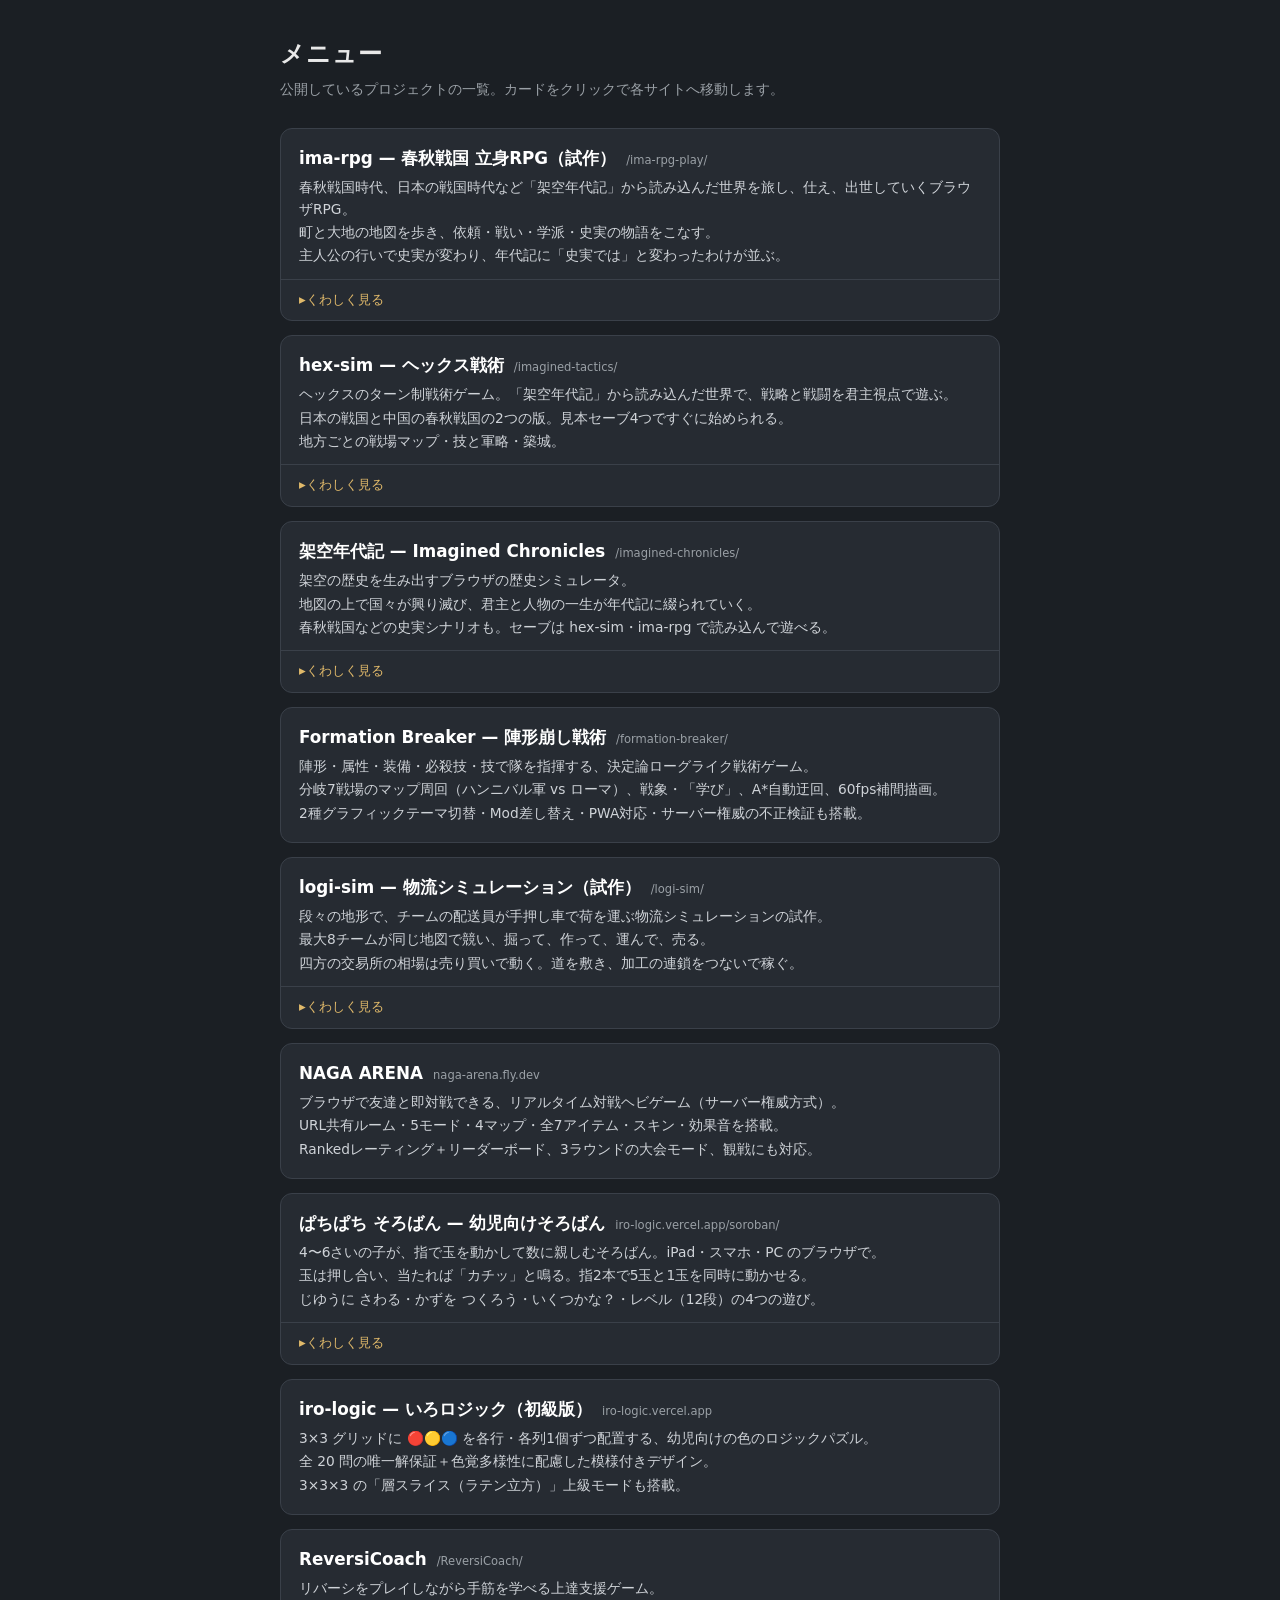
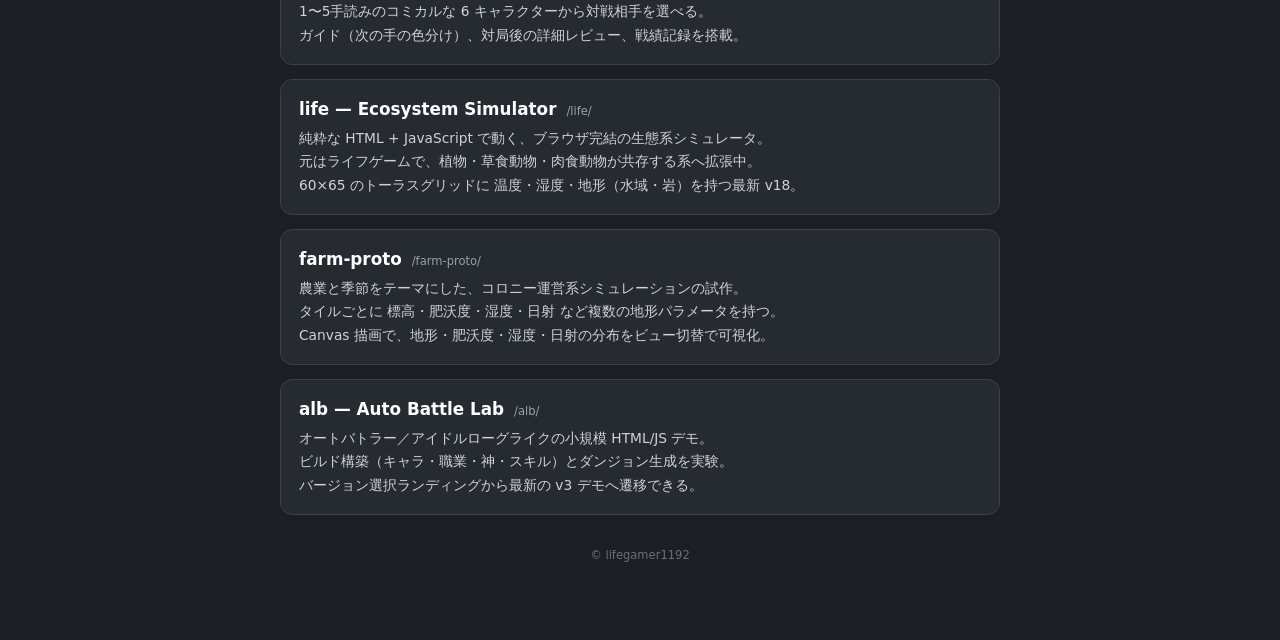
==== menu.html @ f560f873 "menu: ぱちぱち そろばんの紹介をレベル（12段）に合わせて" ====
<!doctype html>
<html lang="ja">
  <head>
    <meta charset="UTF-8" />
    <meta name="viewport" content="width=device-width, initial-scale=1.0" />
    <meta name="robots" content="noindex, nofollow" />
    <title>メニュー</title>
    <style>
      :root {
        color-scheme: dark;
        font-family: system-ui, -apple-system, 'Segoe UI', 'Hiragino Kaku Gothic ProN',
          'Meiryo', sans-serif;
      }

      * { box-sizing: border-box; }

      body {
        margin: 0;
        padding: 36px 16px 64px;
        background: #1b1f24;
        color: #e8e8e8;
        min-height: 100vh;
        line-height: 1.55;
      }

      .container {
        max-width: 720px;
        margin: 0 auto;
      }

      h1 {
        margin: 0 0 6px;
        font-size: 1.5rem;
        font-weight: 700;
        letter-spacing: 0.04em;
      }

      .intro {
        margin: 0 0 28px;
        font-size: 0.85rem;
        color: #9aa0a6;
      }

      .grid {
        display: grid;
        gap: 14px;
      }

      .card {
        display: block;
        padding: 16px 18px;
        border-radius: 12px;
        background: #262b32;
        border: 1px solid #3a4049;
        color: inherit;
        text-decoration: none;
        transition: background 0.15s ease, border-color 0.15s ease, transform 0.15s ease;
      }

      .card:hover,
      .card:focus-visible {
        background: #2f353d;
        border-color: #4caf50;
        transform: translateY(-1px);
        outline: none;
      }

      .card--external {
        border-style: dashed;
      }

      .card--external:hover,
      .card--external:focus-visible {
        border-color: #5cc8ff;
      }

      .card__head {
        display: flex;
        align-items: baseline;
        gap: 10px;
        flex-wrap: wrap;
        margin-bottom: 6px;
      }

      .card__title {
        font-size: 1.05rem;
        font-weight: 700;
        color: #ffffff;
      }

      .card__tag {
        font-size: 0.72rem;
        color: #9aa0a6;
        font-variant-numeric: tabular-nums;
      }

      .card__lines p {
        margin: 2px 0;
        font-size: 0.86rem;
        color: #cfd3d8;
      }

      .card--more { padding: 0; overflow: hidden; }
      .card--more:hover { transform: none; }
      .card__link {
        display: block;
        padding: 16px 18px 10px;
        color: inherit;
        text-decoration: none;
      }
      .card__link:focus-visible { outline: 2px solid #4caf50; outline-offset: -2px; border-radius: 12px; }

      .more { border-top: 1px solid #3a4049; }
      .more summary {
        cursor: pointer;
        padding: 10px 18px;
        font-size: 0.84rem;
        color: #e0b96a;
        list-style: none;
        user-select: none;
      }
      .more summary::-webkit-details-marker { display: none; }
      .more summary::before { content: '▸ '; display: inline-block; transition: transform 0.15s ease; }
      .more[open] summary::before { content: '▾ '; }
      .more summary:hover { color: #f3cf85; }
      .more summary:focus-visible { outline: 2px solid #e0b96a; outline-offset: -2px; }
      .more[open] summary { border-bottom: 1px dashed #3a4049; }
      .more__body { padding: 6px 18px 16px; }
      .more__body section { margin-top: 14px; }
      .more__body h3 {
        margin: 0 0 4px;
        font-size: 0.98rem;
        font-weight: 700;
        color: #f3cf85;
        letter-spacing: 0.03em;
      }
      .more__body p { margin: 0; font-size: 0.86rem; color: #cfd3d8; }
      .more__body p + p, .levels + p { margin-top: 8px; }
      .levels { margin: 8px 0 0; padding: 8px 12px; background: #20252b; border-radius: 8px; }
      .levels dt { margin-top: 8px; font-size: 0.86rem; font-weight: 700; color: #e8e8e8; }
      .levels dt:first-child { margin-top: 0; }
      .levels dt span { font-weight: 400; font-size: 0.76rem; color: #9aa0a6; }
      .levels dd { margin: 2px 0 0; font-size: 0.84rem; color: #cfd3d8; }

      .footer {
        margin-top: 32px;
        font-size: 0.72rem;
        color: #6a7079;
        text-align: center;
      }
    </style>
  </head>
  <body>
    <div class="container">
      <h1>メニュー</h1>
      <p class="intro">公開しているプロジェクトの一覧。カードをクリックで各サイトへ移動します。</p>

      <div class="grid">
        <div class="card card--more">
          <a class="card__link" href="https://lifegamer1192.github.io/ima-rpg-play/">
            <div class="card__head">
              <span class="card__title">ima-rpg — 春秋戦国 立身RPG（試作）</span>
              <span class="card__tag">/ima-rpg-play/</span>
            </div>
            <div class="card__lines">
              <p>春秋戦国時代、日本の戦国時代など「架空年代記」から読み込んだ世界を旅し、仕え、出世していくブラウザRPG。</p>
              <p>町と大地の地図を歩き、依頼・戦い・学派・史実の物語をこなす。</p>
              <p>主人公の行いで史実が変わり、年代記に「史実では」と変わったわけが並ぶ。</p>
            </div>
          </a>
          <details class="more">
            <summary>くわしく見る</summary>
            <div class="more__body">
              <section>
                <h3>「李牧を、死なせない。」</h3>
                <p>前229年、趙の名将・李牧は、秦の金を受けた郭開の讒言で斬られる——それが史実。だが、郭開の買収を王の前で暴けば？　李牧は生き、趙は滅びず、天下統一の年表そのものがずれていく。</p>
              </section>
              <section>
                <h3>「奇貨居くべし。——その帳簿、誰が握る？」</h3>
                <p>人質の公子に全財産を賭けた商人・呂不韋。王子を買った金の帳簿を、秦の旧臣たちと邯鄲で奪い合う。朝議で買収を暴けば呂不韋は相国になれず、のちの嫪毐の乱さえ起きなくなる。歴史は鎖のようにつながっている。</p>
              </section>
              <section>
                <h3>「風蕭々として易水寒し。刃は、届くか。」</h3>
                <p>荊軻の副使として咸陽へ。秦王に刃を届ければ、暗殺が成る世界もありうる。企てを秦に売るもよし、荊軻を思いとどまらせるもよし。選ぶのはあなた。</p>
              </section>
              <section>
                <h3>「変えた歴史は、年代記が覚えている。」</h3>
                <p>長平のあと、邯鄲の囲みから始皇帝の即位まで、史実の出来事は41。分岐は113通り。変わった出来事の下には灰色の小さな字で「史実では：…」、そして「変わったわけ：主人公が秦に通じて城門を開いた」のように一行が残る。</p>
              </section>
              <section>
                <h3>「名もなき一人から、王の側近へ。」</h3>
                <p>町で依頼を受け、盗賊を討ち、儒家・墨家・兵家の門をたたく。昇進の試しを越えて位を上げ、仕える国を選ぶ。旅の途中には、名馬、盗まれた剣、義兄弟の契り……数えきれない寄り道が待っている。</p>
              </section>
              <section>
                <h3>「世界は、架空年代記から生まれる。」</h3>
                <p>国々の版図や人物は、歴史シミュレータ「架空年代記」のセーブから読み込まれる。ゆくゆくは、この旅の記録を hex-sim に持ち込んで、率いた部隊で戦えるようにする予定。</p>
              </section>
            </div>
          </details>
        </div>

        <div class="card card--more">
          <a class="card__link" href="https://lifegamer1192.github.io/imagined-tactics/">
            <div class="card__head">
              <span class="card__title">hex-sim — ヘックス戦術</span>
              <span class="card__tag">/imagined-tactics/</span>
            </div>
            <div class="card__lines">
              <p>ヘックスのターン制戦術ゲーム。「架空年代記」から読み込んだ世界で、戦略と戦闘を君主視点で遊ぶ。</p>
              <p>日本の戦国と中国の春秋戦国の2つの版。見本セーブ4つですぐに始められる。</p>
              <p>地方ごとの戦場マップ・技と軍略・築城。</p>
            </div>
          </a>
          <details class="more">
            <summary>くわしく見る</summary>
            <div class="more__body">
              <section>
                <h3>「年代記の、あの一年に割って入れ。」</h3>
                <p>架空年代記で育った世界を、好きな年で止めて読み込む。そこにいる勢力も武将も、そっくりそのまま盤上へ。前259年の春秋戦国なら、秦も趙も楚も、まだ誰も天下を知らない。</p>
              </section>
              <section>
                <h3>「槍衾か、火矢か。九十二の技と三十九の軍略。」</h3>
                <p>足軽から騎馬、戦車まで五十の兵種。槍突き・槍衾の技に、毒矢・火矢の軍略。騎馬は近づく相手をいなし、弓は当てやすい。武将の采配の届く外に出た兵は、攻めも守りも鈍る。</p>
              </section>
              <section>
                <h3>「雨は火を消し、霧は弓を迷わせ、雪は足を止める。」</h3>
                <p>天気と昼夜は季節から決まる。城の強さに応じて、守り手の拠点は 陣 → 砦 → 城 → 城壁と門と櫓の城 へ。決められた巡を過ぎれば守り手の勝ち、攻め手は急げ。</p>
              </section>
              <section>
                <h3>「天下は、月を一つずつ進めて取る。」</h3>
                <p>勢力を一つ受け持ち、兵糧で兵を集め、領を攻め取る。宣戦、停戦、加勢の頼み。忠誠の低い武将は隣国へ寝返り、滅んだ国の将は降ってくる。攻められたら「自分で戦う」か「おまかせ」か。</p>
              </section>
              <section>
                <h3>「好敵手、義兄弟、そして仇。」</h3>
                <p>戦場で出会った縁は残る。好敵手と刃を交えれば互いに強くなり、義兄弟を討たれた者は討った将を仇と狙う。武将を諸国巡りに出せば、浪人を連れ帰るか、昇進の品を持ち帰るか、何も得ずに戻るか。</p>
              </section>
            </div>
          </details>
        </div>

        <div class="card card--more">
          <a class="card__link" href="https://lifegamer1192.github.io/imagined-chronicles/">
            <div class="card__head">
              <span class="card__title">架空年代記 — Imagined Chronicles</span>
              <span class="card__tag">/imagined-chronicles/</span>
            </div>
            <div class="card__lines">
              <p>架空の歴史を生み出すブラウザの歴史シミュレータ。</p>
              <p>地図の上で国々が興り滅び、君主と人物の一生が年代記に綴られていく。</p>
              <p>春秋戦国などの史実シナリオも。セーブは hex-sim・ima-rpg で読み込んで遊べる。</p>
            </div>
          </a>
          <details class="more">
            <summary>くわしく見る</summary>
            <div class="more__body">
              <section>
                <h3>「眺めているだけで、歴史が書き上がる。」</h3>
                <p>国が興り、王が死に、戦が起き、疫病が港から港へ渡っていく。そのすべてが年代記の一行になる。手を出さずに見ているだけで、誰も知らない一国の興亡史が出来上がっていく。</p>
              </section>
              <section>
                <h3>「矛盾、ここに始まる。」</h3>
                <p>年代記に綴られる出来事の文は、数千通り。籠城の悲劇も、疫病と戦った医師の名も。かと思えば、「この矛はどんな盾も…」と口上を述べる市の武器売りや、黒すぎて誰にも読めないインクを発明した職人まで現れる。</p>
              </section>
              <section>
                <h3>「史実を、どこまでなぞるか。それはあなたが決める。」</h3>
                <p>史実シナリオは、春秋戦国（前722年〜）、日本の戦国（1560年〜）、ローマとハンニバル、項羽と劉邦など。始める前に「史実度」を 1〜5 から選ぶ。史実度は、<b>どれだけ史実に引き戻すか</b>の強さ。数字が大きいほど史実どおりに進み、小さいほど、史実を出発点にした「もしも」の歴史になる。</p>
                <dl class="levels">
                  <dt>5 史実なぞり<span>（初期値）</span></dt>
                  <dd>歴史を眺めるための段階。君主はほぼ史実の年に世を去り、史実の出来事は多少むりにでも起こる。節目ごとに勢力図も史実へ強く引き戻され、結末はほぼ史実どおり。記録のある時代が終わると一度止まり、その先を架空の歴史として続けるか選べる。</dd>
                  <dt>4 史実寄り</dt>
                  <dd>大筋は史実に似るが、細部は毎回ちがう。勢力の移り変わりを史実の方へ弱く後押しするだけなので、番狂わせも起こる。</dd>
                  <dt>3 史実の出来事</dt>
                  <dd>史実の出来事は、起きる条件がそろっていれば起こる。その国がもう滅んでいたり、舞台の土地を失っていたりすれば起こらず、そこから歴史が自然に分かれていく。</dd>
                  <dt>2 史実の人物</dt>
                  <dd>君主・名臣・名将・思想家など史実の人物が、史実の年ごろに現れる。国が残っていれば君主は史実の系図どおりに継ぐが、寿命はばらつき、史実の出来事は起こらない。</dd>
                  <dt>1 舞台だけ</dt>
                  <dd>始まりの国・国境・都・君主・地名だけが史実どおり。そこから先はまったく自由な歴史。</dd>
                </dl>
                <p>たとえば春秋戦国なら、5 では秦が六国を併せて天下を統一する。3 では、楚が早くに強くなれば、統一の主役が入れ替わることもありうる。1 では、秦が統一することさえ決まっていない。</p>
              </section>
              <section>
                <h3>「ここで書かれた世界を、ほかのゲームが遊ぶ。」</h3>
                <p>セーブした世界は、hex-sim で戦場に、ima-rpg で一人の旅の舞台になる。三つのゲームの土台となる年代記。</p>
              </section>
            </div>
          </details>
        </div>

        <a class="card" href="https://lifegamer1192.github.io/formation-breaker/">
          <div class="card__head">
            <span class="card__title">Formation Breaker — 陣形崩し戦術</span>
            <span class="card__tag">/formation-breaker/</span>
          </div>
          <div class="card__lines">
            <p>陣形・属性・装備・必殺技・技で隊を指揮する、決定論ローグライク戦術ゲーム。</p>
            <p>分岐7戦場のマップ周回（ハンニバル軍 vs ローマ）、戦象・「学び」、A*自動迂回、60fps補間描画。</p>
            <p>2種グラフィックテーマ切替・Mod差し替え・PWA対応・サーバー権威の不正検証も搭載。</p>
          </div>
        </a>

        <div class="card card--more">
          <a class="card__link" href="https://lifegamer1192.github.io/logi-sim/">
            <div class="card__head">
              <span class="card__title">logi-sim — 物流シミュレーション（試作）</span>
              <span class="card__tag">/logi-sim/</span>
            </div>
            <div class="card__lines">
              <p>段々の地形で、チームの配送員が手押し車で荷を運ぶ物流シミュレーションの試作。</p>
              <p>最大8チームが同じ地図で競い、掘って、作って、運んで、売る。</p>
              <p>四方の交易所の相場は売り買いで動く。道を敷き、加工の連鎖をつないで稼ぐ。</p>
            </div>
          </a>
          <details class="more">
            <summary>くわしく見る</summary>
            <div class="more__body">
              <section>
                <h3>「木は2、歯車は100。」</h3>
                <p>森で切った木は、売っても2。だが鉱脈から鉄・銅・スズを掘り、炭焼き窯の炭で製錬し、合金炉で青銅に、鍛冶屋で道具に。精密工房で二つを合わせれば、歯車は100で売れる。綿は綿糸から木綿、帆布へ。三十あまりの品と十を超える加工所が、長い鎖でつながっている。</p>
              </section>
              <section>
                <h3>「売りすぎれば、値は崩れる。」</h3>
                <p>地図の東西南北の端に交易所。換金所で売り、購買所で買う。同じ品を売り続ければ買いたたかれ、買い続ければ値が上がる。相場は時間で戻る。今売るか、待つか。四つの交易所で、値もわずかにちがう。</p>
              </section>
              <section>
                <h3>「石畳は、足を三倍にする。」</h3>
                <p>配送員は一段より高い崖は登れない。段々の地形をどう回るかが勝負。木1で敷く木道は歩く速さ2倍、石1の石畳なら3倍。ただし道はみんなのもの。自分で敷いた道を、敵のチームも走っていく。</p>
              </section>
              <section>
                <h3>「拙速か、長期か。」</h3>
                <p>各チームには自動の作戦がつく。「拙速」は余ったものをすぐに売る。「長期」は相場が戻るのを待って売り、石も安いときにしか買わない。作戦はいつでも止めたり動かしたりでき、手で出した指図がいつも先に立つ。</p>
              </section>
              <section>
                <h3>「最大8チーム、同じ地図の上で。」</h3>
                <p>1〜8のチームが色分けされて同じ地図で競う。地図は種（シード）から毎回つくられ、季節がめぐれば畑の実りも変わる。</p>
              </section>
            </div>
          </details>
        </div>

        <a class="card" href="https://naga-arena.fly.dev/">
          <div class="card__head">
            <span class="card__title">NAGA ARENA</span>
            <span class="card__tag">naga-arena.fly.dev</span>
          </div>
          <div class="card__lines">
            <p>ブラウザで友達と即対戦できる、リアルタイム対戦ヘビゲーム（サーバー権威方式）。</p>
            <p>URL共有ルーム・5モード・4マップ・全7アイテム・スキン・効果音を搭載。</p>
            <p>Rankedレーティング＋リーダーボード、3ラウンドの大会モード、観戦にも対応。</p>
          </div>
        </a>

        <div class="card card--more">
          <a class="card__link" href="https://iro-logic.vercel.app/soroban/">
            <div class="card__head">
              <span class="card__title">ぱちぱち そろばん — 幼児向けそろばん</span>
              <span class="card__tag">iro-logic.vercel.app/soroban/</span>
            </div>
            <div class="card__lines">
              <p>4〜6さいの子が、指で玉を動かして数に親しむそろばん。iPad・スマホ・PC のブラウザで。</p>
              <p>玉は押し合い、当たれば「カチッ」と鳴る。指2本で5玉と1玉を同時に動かせる。</p>
              <p>じゆうに さわる・かずを つくろう・いくつかな？・レベル（12段）の4つの遊び。</p>
            </div>
          </a>
          <details class="more">
            <summary>くわしく見る</summary>
            <div class="more__body">
              <section>
                <h3>「つまんで、押して、はじく。」</h3>
                <p>玉の上に指を置けばつまめて、玉の無い所に置けば指で押せる（本物と同じく、押せても引けない）。上の玉を押し上げれば、上にある玉もいっしょに動く。軽くたたけば、その玉まで一気に。指を離した玉は、近いほうへすっと滑って止まる。</p>
              </section>
              <section>
                <h3>「4 たす 1 は、指2本で。」</h3>
                <p>1玉を4つ下ろしながら、5玉を下ろす。ちがう桁を同時に動かす。指は何本でも、それぞれ別々に玉を動かせる。梁を指で横になぞれば、なぞった桁の5玉が払われる。</p>
              </section>
              <section>
                <h3>「5問できたら、つぎのレベル。」</h3>
                <p>数を置くことから始まり、そのまま入れる足し算、5玉を使う足し算（4＋1）、5玉を払う引き算（5−1）、繰り上がり、繰り下がり、3つの数、たし・ひき まぜて——12段を順に上がっていく。開いた段はいつでも選び直せる。</p>
              </section>
              <section>
                <h3>「できたら、花まる。」</h3>
                <p>迷ったら「ヒント」で動かす玉が光る。まちがえても責めず、できるまで待つ。数は端末の声で読み上げる（切り替え可）。</p>
              </section>
              <section>
                <h3>「名前は、いらない。」</h3>
                <p>入力も送信もなし。ブラウザに残すのは設定と花まるの数だけ。</p>
              </section>
            </div>
          </details>
        </div>

        <a class="card" href="https://iro-logic.vercel.app/">
          <div class="card__head">
            <span class="card__title">iro-logic — いろロジック（初級版）</span>
            <span class="card__tag">iro-logic.vercel.app</span>
          </div>
          <div class="card__lines">
            <p>3×3 グリッドに 🔴🟡🔵 を各行・各列1個ずつ配置する、幼児向けの色のロジックパズル。</p>
            <p>全 20 問の唯一解保証＋色覚多様性に配慮した模様付きデザイン。</p>
            <p>3×3×3 の「層スライス（ラテン立方）」上級モードも搭載。</p>
          </div>
        </a>

        <a class="card" href="https://lifegamer1192.github.io/ReversiCoach/">
          <div class="card__head">
            <span class="card__title">ReversiCoach</span>
            <span class="card__tag">/ReversiCoach/</span>
          </div>
          <div class="card__lines">
            <p>リバーシをプレイしながら手筋を学べる上達支援ゲーム。</p>
            <p>1〜5手読みのコミカルな 6 キャラクターから対戦相手を選べる。</p>
            <p>ガイド（次の手の色分け）、対局後の詳細レビュー、戦績記録を搭載。</p>
          </div>
        </a>

        <a class="card" href="https://lifegamer1192.github.io/life/">
          <div class="card__head">
            <span class="card__title">life — Ecosystem Simulator</span>
            <span class="card__tag">/life/</span>
          </div>
          <div class="card__lines">
            <p>純粋な HTML + JavaScript で動く、ブラウザ完結の生態系シミュレータ。</p>
            <p>元はライフゲームで、植物・草食動物・肉食動物が共存する系へ拡張中。</p>
            <p>60×65 のトーラスグリッドに 温度・湿度・地形（水域・岩）を持つ最新 v18。</p>
          </div>
        </a>

        <a class="card" href="https://lifegamer1192.github.io/farm-proto/">
          <div class="card__head">
            <span class="card__title">farm-proto</span>
            <span class="card__tag">/farm-proto/</span>
          </div>
          <div class="card__lines">
            <p>農業と季節をテーマにした、コロニー運営系シミュレーションの試作。</p>
            <p>タイルごとに 標高・肥沃度・湿度・日射 など複数の地形パラメータを持つ。</p>
            <p>Canvas 描画で、地形・肥沃度・湿度・日射の分布をビュー切替で可視化。</p>
          </div>
        </a>

        <a class="card" href="https://lifegamer1192.github.io/alb/">
          <div class="card__head">
            <span class="card__title">alb — Auto Battle Lab</span>
            <span class="card__tag">/alb/</span>
          </div>
          <div class="card__lines">
            <p>オートバトラー／アイドルローグライクの小規模 HTML/JS デモ。</p>
            <p>ビルド構築（キャラ・職業・神・スキル）とダンジョン生成を実験。</p>
            <p>バージョン選択ランディングから最新の v3 デモへ遷移できる。</p>
          </div>
        </a>
      </div>

      <p class="footer">© lifegamer1192</p>
    </div>
  </body>
</html>
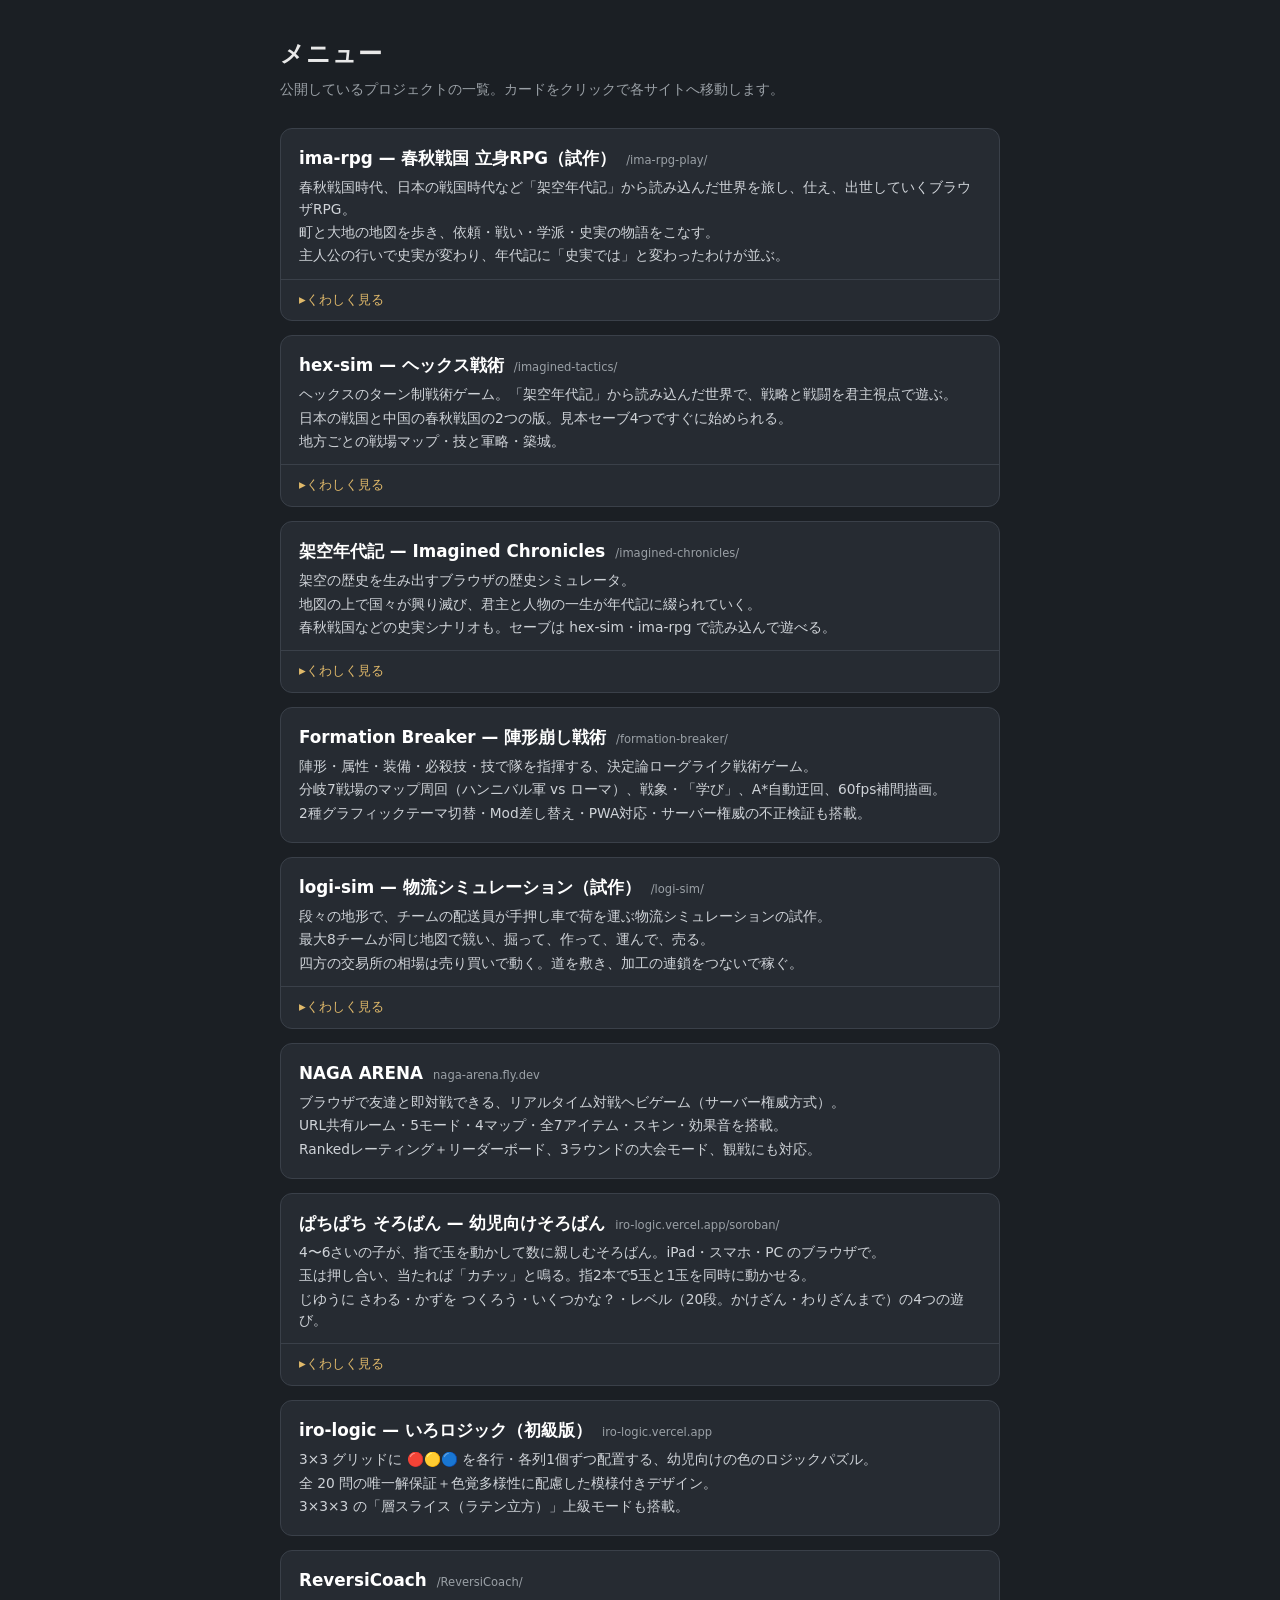
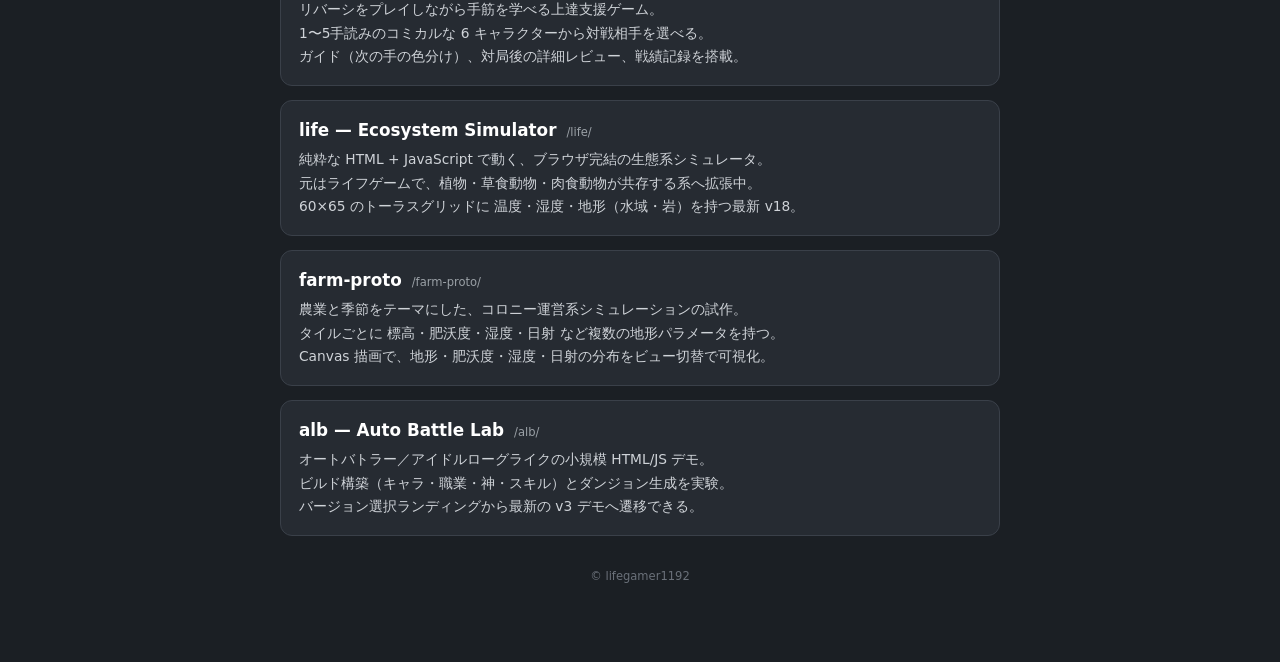
==== commit 8a62a213: "menu: ぱちぱち そろばん レベル20段（かけざん・わりざん）" ====
--- a/menu.html
+++ b/menu.html
@@ -358,7 +358,7 @@
             <div class="card__lines">
               <p>4〜6さいの子が、指で玉を動かして数に親しむそろばん。iPad・スマホ・PC のブラウザで。</p>
               <p>玉は押し合い、当たれば「カチッ」と鳴る。指2本で5玉と1玉を同時に動かせる。</p>
-              <p>じゆうに さわる・かずを つくろう・いくつかな？・レベル（12段）の4つの遊び。</p>
+              <p>じゆうに さわる・かずを つくろう・いくつかな？・レベル（20段。かけざん・わりざんまで）の4つの遊び。</p>
             </div>
           </a>
           <details class="more">
@@ -374,7 +374,11 @@
               </section>
               <section>
                 <h3>「5問できたら、つぎのレベル。」</h3>
-                <p>数を置くことから始まり、そのまま入れる足し算、5玉を使う足し算（4＋1）、5玉を払う引き算（5−1）、繰り上がり、繰り下がり、3つの数、たし・ひき まぜて——12段を順に上がっていく。開いた段はいつでも選び直せる。</p>
+                <p>数を置くことから始まり、そのまま入れる足し算、5玉を使う足し算（4＋1）、5玉を払う引き算（5−1）、繰り上がり、繰り下がり、3つの数、たし・ひき まぜて、3けた——段を順に上がっていく。開いた段はいつでも選び直せる。</p>
+              </section>
+              <section>
+                <h3>「3 × 4 は、3 を 4かい たす。」</h3>
+                <p>かけ算は、まず同じ数を足して意味をつかみ、九九で答えを置き、2けた×1けたは位ごとに（23×3 は 3×3＝9 を置いて 20×3＝60 を足す）。わり算は、引いて数えて「なんかい ひけたかな？」。最後は あまりのある わり算で、そろばんに残った玉が あまりになる。全20段。</p>
               </section>
               <section>
                 <h3>「できたら、花まる。」</h3>
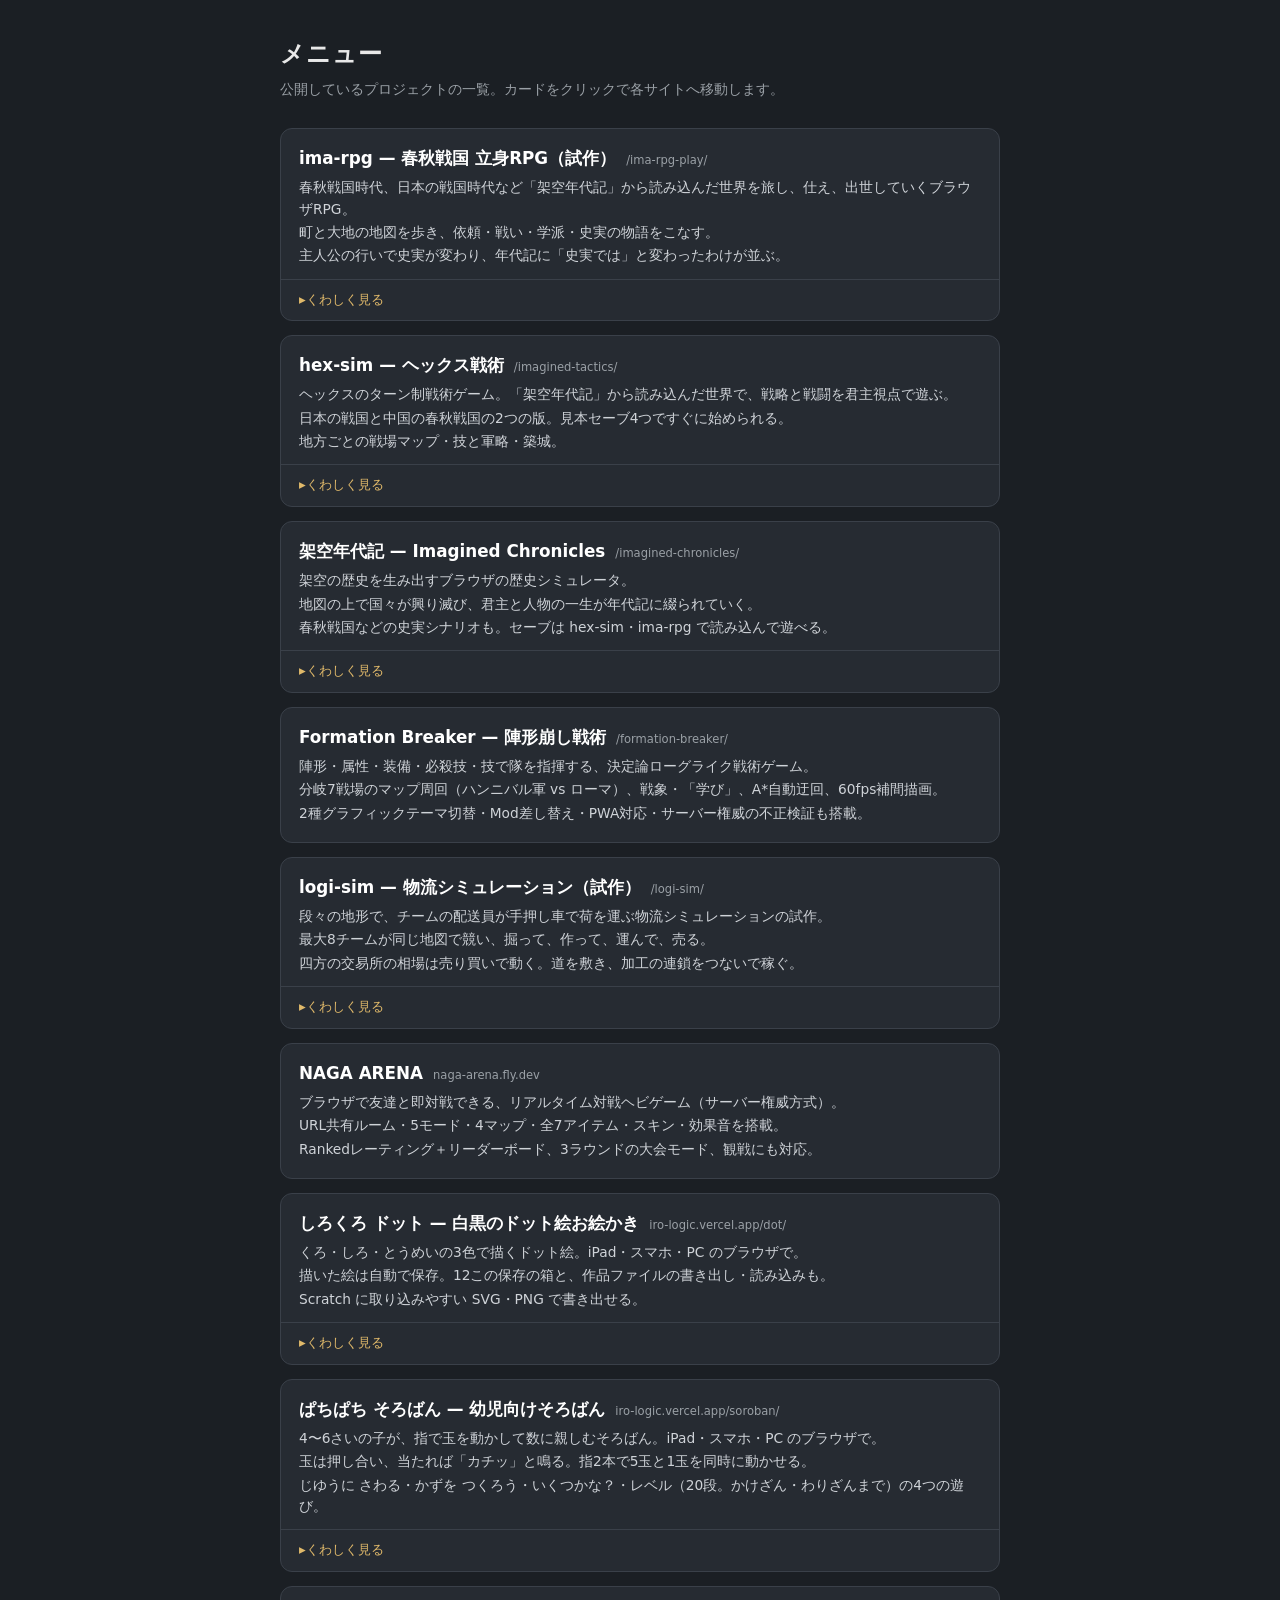
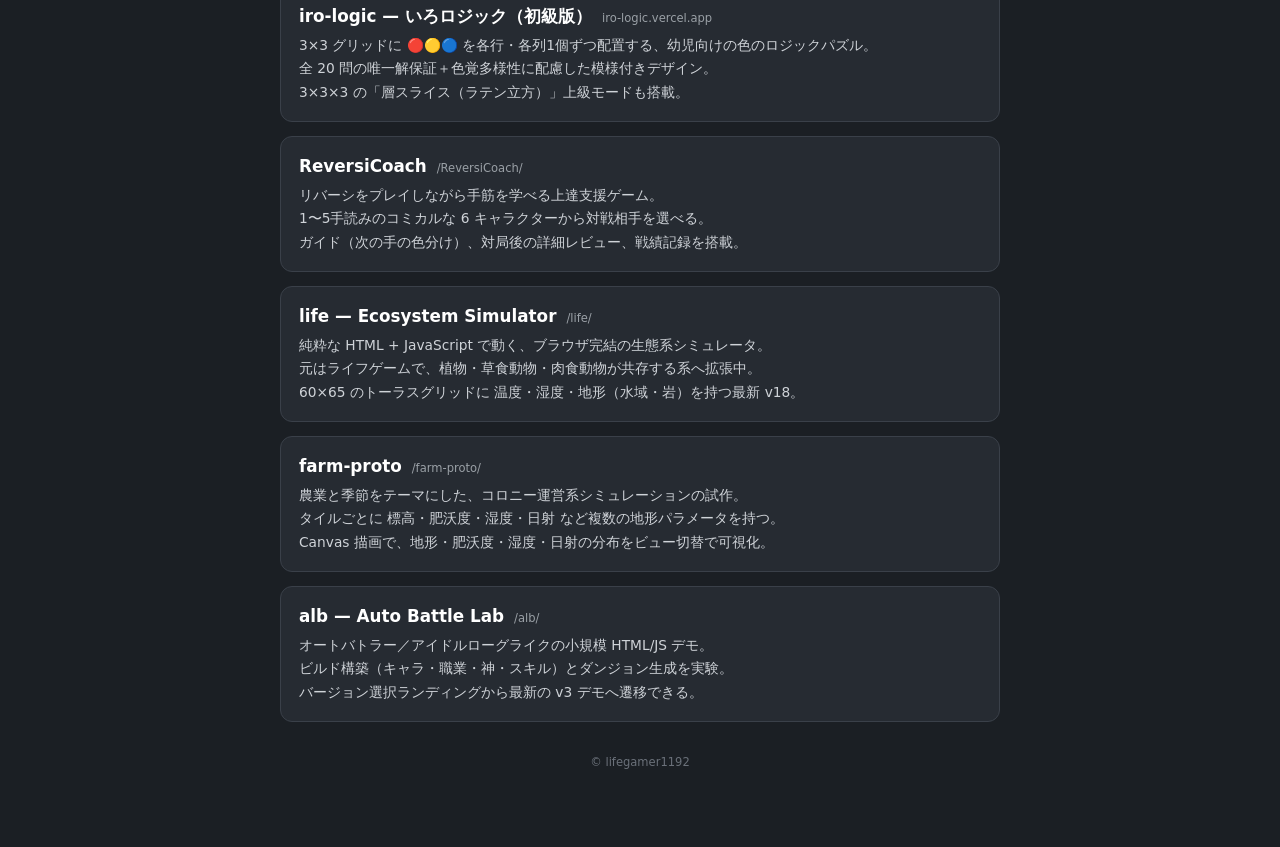
==== commit f61ebd42: "menu: しろくろ ドット のカードを追加" ====
--- a/menu.html
+++ b/menu.html
@@ -350,6 +350,37 @@
         </a>
 
         <div class="card card--more">
+          <a class="card__link" href="https://iro-logic.vercel.app/dot/">
+            <div class="card__head">
+              <span class="card__title">しろくろ ドット — 白黒のドット絵お絵かき</span>
+              <span class="card__tag">iro-logic.vercel.app/dot/</span>
+            </div>
+            <div class="card__lines">
+              <p>くろ・しろ・とうめいの3色で描くドット絵。iPad・スマホ・PC のブラウザで。</p>
+              <p>描いた絵は自動で保存。12この保存の箱と、作品ファイルの書き出し・読み込みも。</p>
+              <p>Scratch に取り込みやすい SVG・PNG で書き出せる。</p>
+            </div>
+          </a>
+          <details class="more">
+            <summary>くわしく見る</summary>
+            <div class="more__body">
+              <section>
+                <h3>「指1本で描いて、指2本でつまむ。」</h3>
+                <p>ペン・線・四角・まる・ぬりつぶし・スポイト。左右・上下の「かがみ」で対称に描ける。指2本でつまめば拡大・移動（描きかけの点は残らない）。もどす・やりなおす、反転・回転・1マスずらし・白黒の入れかえ。</p>
+              </section>
+              <section>
+                <h3>「Scratch で、くっきり。」</h3>
+                <p>おすすめは SVG：1マスを Scratch の何ピクセルにするか選べて、拡大・回転してもふちがぼけない。PNG は Scratch が小さな画像を2倍にぼかして取り込むくせに合わせ、ぼけない大きさで書き出す（48×36・96×72 はステージいっぱいの背景に）。白と とうめいを分けているので、「中は白、まわりは透明」のスプライトが作れる。</p>
+              </section>
+              <section>
+                <h3>「名前は、いらない。」</h3>
+                <p>入力も送信もなし。絵はその端末のブラウザの中だけに残る。</p>
+              </section>
+            </div>
+          </details>
+        </div>
+
+        <div class="card card--more">
           <a class="card__link" href="https://iro-logic.vercel.app/soroban/">
             <div class="card__head">
               <span class="card__title">ぱちぱち そろばん — 幼児向けそろばん</span>
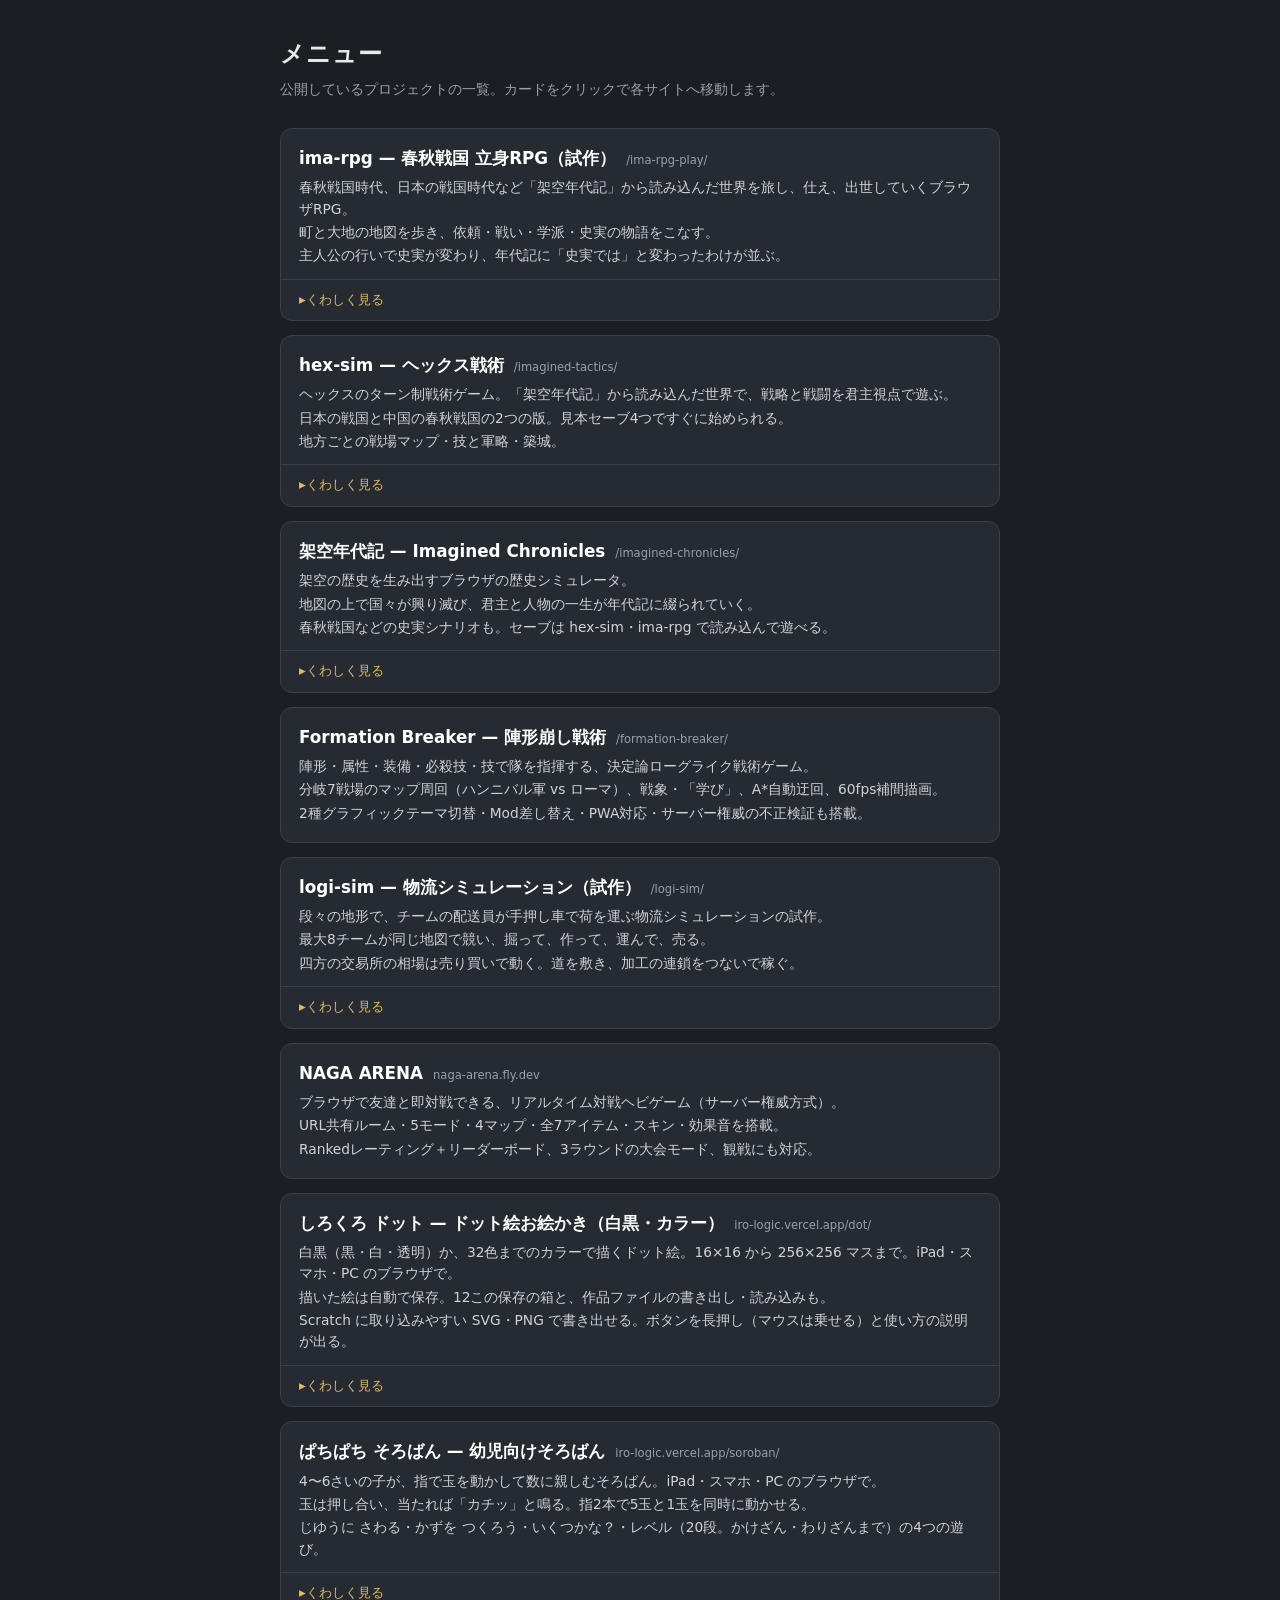
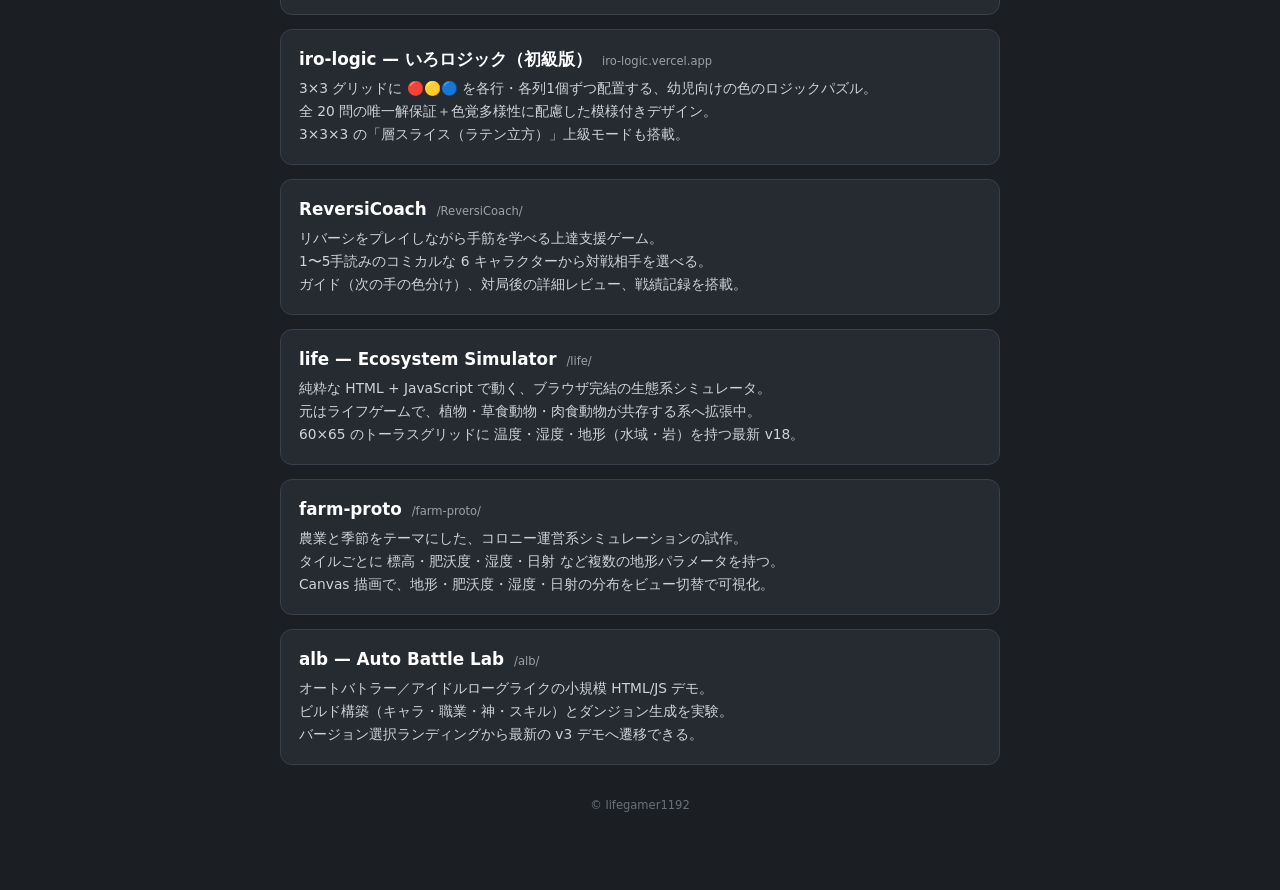
==== commit fa5d60dc: "menu: しろくろ ドット の紹介文を更新（カラー・大きいマス・説明）" ====
--- a/menu.html
+++ b/menu.html
@@ -352,13 +352,13 @@
         <div class="card card--more">
           <a class="card__link" href="https://iro-logic.vercel.app/dot/">
             <div class="card__head">
-              <span class="card__title">しろくろ ドット — 白黒のドット絵お絵かき</span>
+              <span class="card__title">しろくろ ドット — ドット絵お絵かき（白黒・カラー）</span>
               <span class="card__tag">iro-logic.vercel.app/dot/</span>
             </div>
             <div class="card__lines">
-              <p>くろ・しろ・とうめいの3色で描くドット絵。iPad・スマホ・PC のブラウザで。</p>
+              <p>白黒（黒・白・透明）か、32色までのカラーで描くドット絵。16×16 から 256×256 マスまで。iPad・スマホ・PC のブラウザで。</p>
               <p>描いた絵は自動で保存。12この保存の箱と、作品ファイルの書き出し・読み込みも。</p>
-              <p>Scratch に取り込みやすい SVG・PNG で書き出せる。</p>
+              <p>Scratch に取り込みやすい SVG・PNG で書き出せる。ボタンを長押し（マウスは乗せる）と使い方の説明が出る。</p>
             </div>
           </a>
           <details class="more">
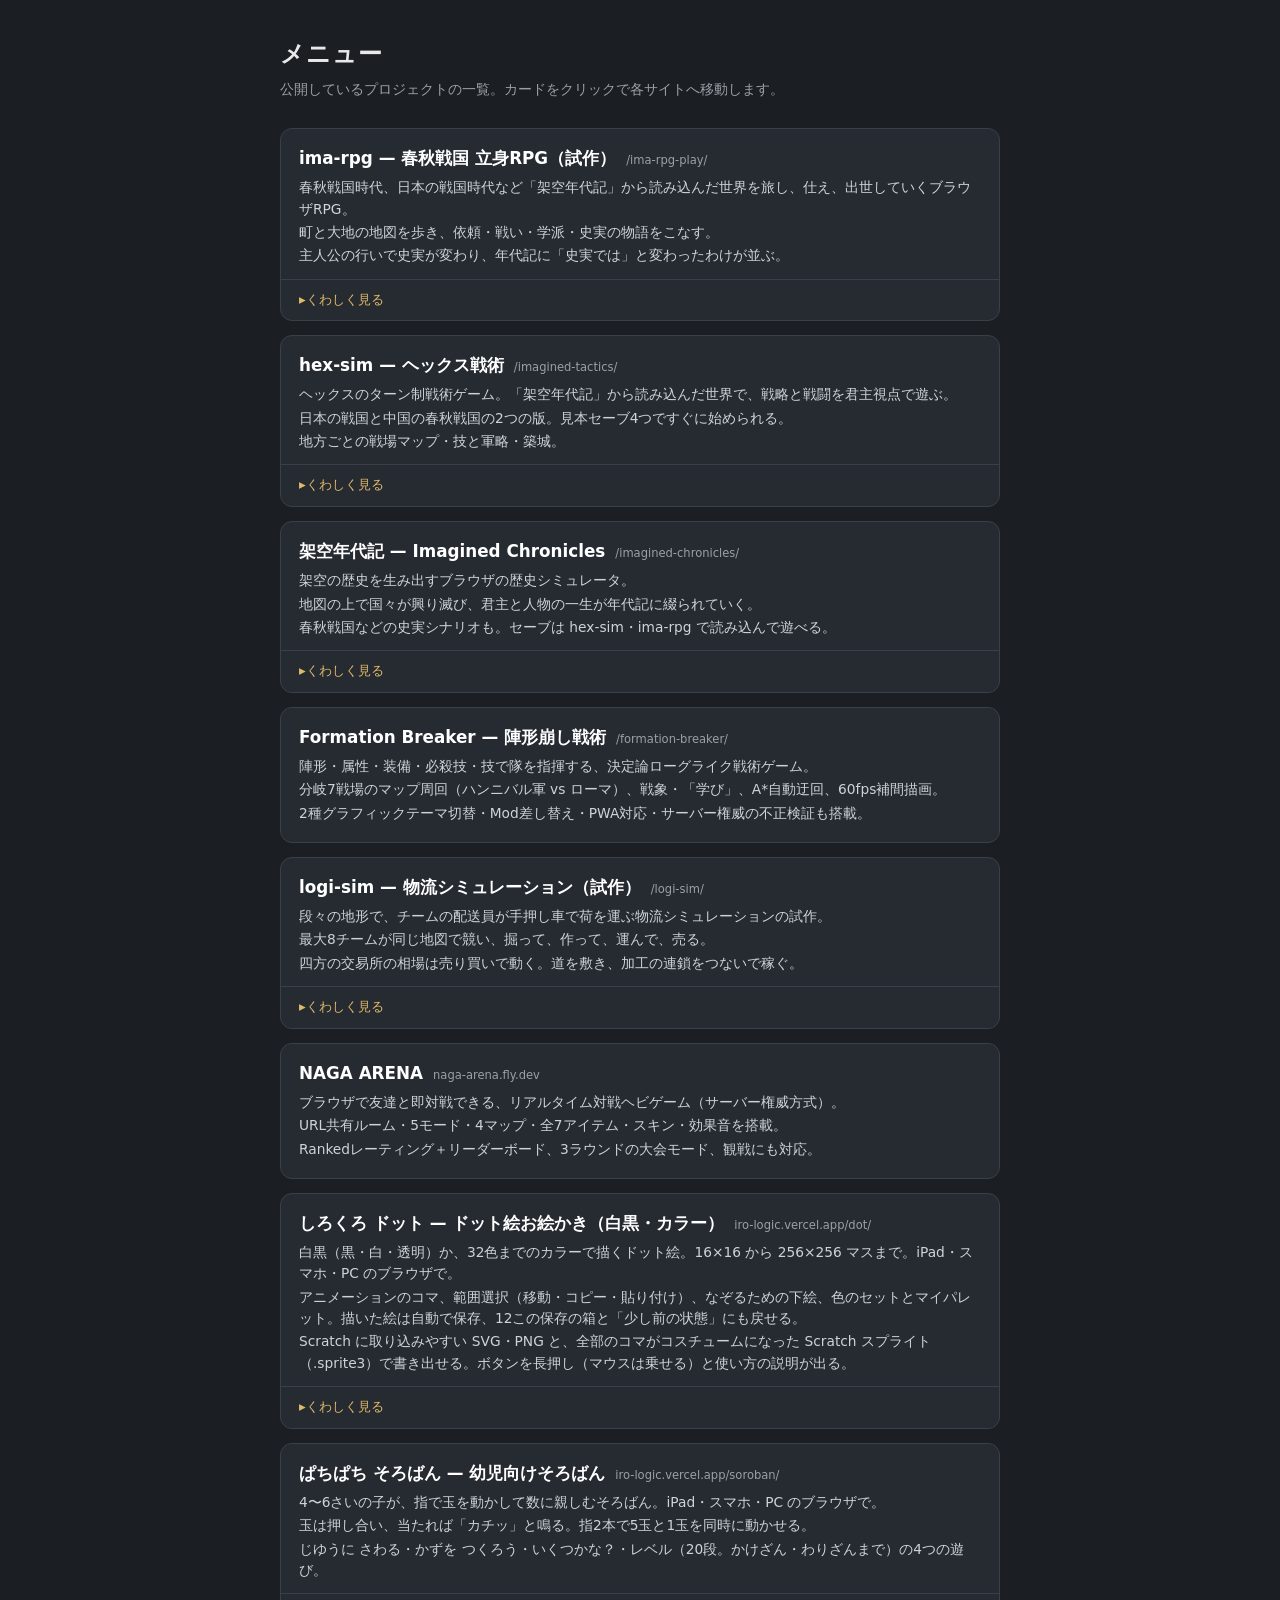
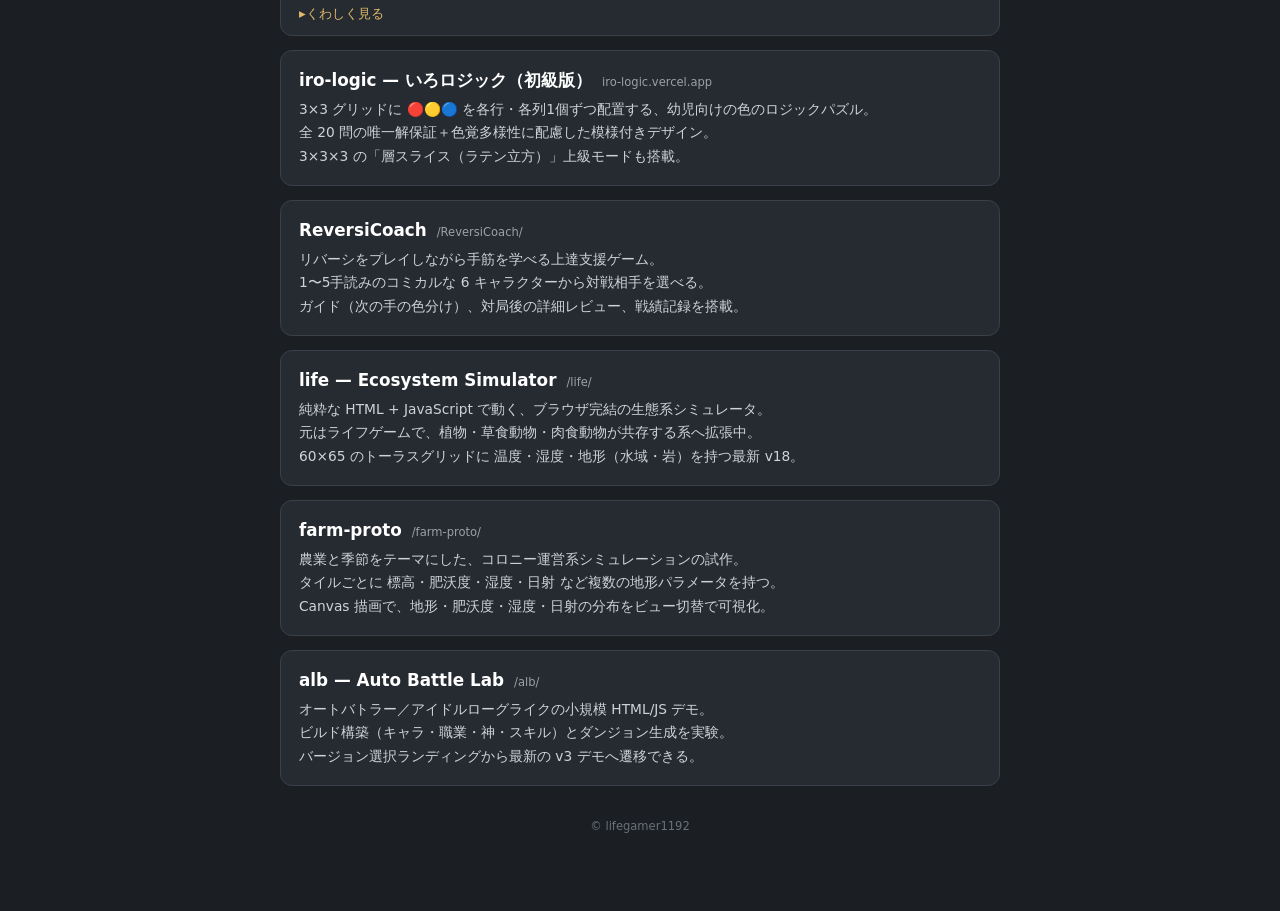
==== commit 4279ca9a: "menu: しろくろ ドット の紹介文を更新（コマ・スプライト・選択・下絵・パレット・世代）" ====
--- a/menu.html
+++ b/menu.html
@@ -357,8 +357,8 @@
             </div>
             <div class="card__lines">
               <p>白黒（黒・白・透明）か、32色までのカラーで描くドット絵。16×16 から 256×256 マスまで。iPad・スマホ・PC のブラウザで。</p>
-              <p>描いた絵は自動で保存。12この保存の箱と、作品ファイルの書き出し・読み込みも。</p>
-              <p>Scratch に取り込みやすい SVG・PNG で書き出せる。ボタンを長押し（マウスは乗せる）と使い方の説明が出る。</p>
+              <p>アニメーションのコマ、範囲選択（移動・コピー・貼り付け）、なぞるための下絵、色のセットとマイパレット。描いた絵は自動で保存、12この保存の箱と「少し前の状態」にも戻せる。</p>
+              <p>Scratch に取り込みやすい SVG・PNG と、全部のコマがコスチュームになった Scratch スプライト（.sprite3）で書き出せる。ボタンを長押し（マウスは乗せる）と使い方の説明が出る。</p>
             </div>
           </a>
           <details class="more">
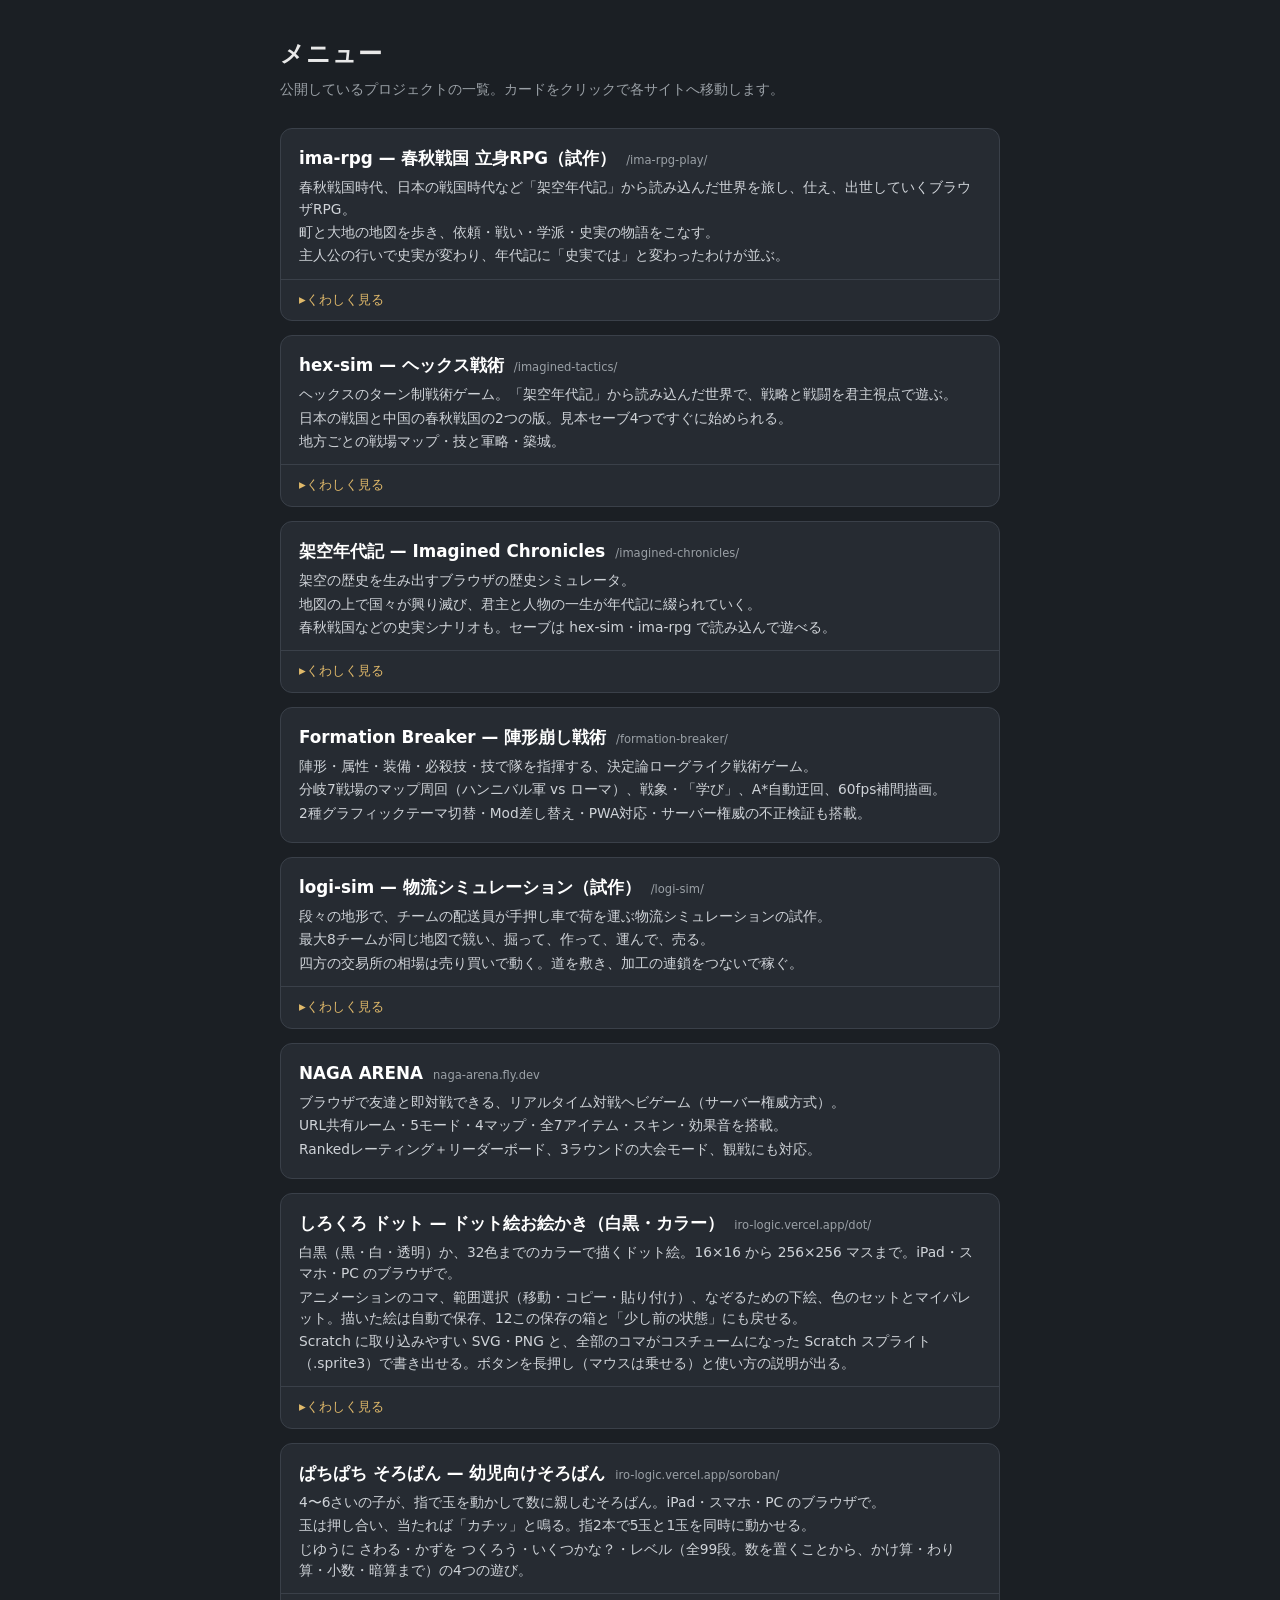
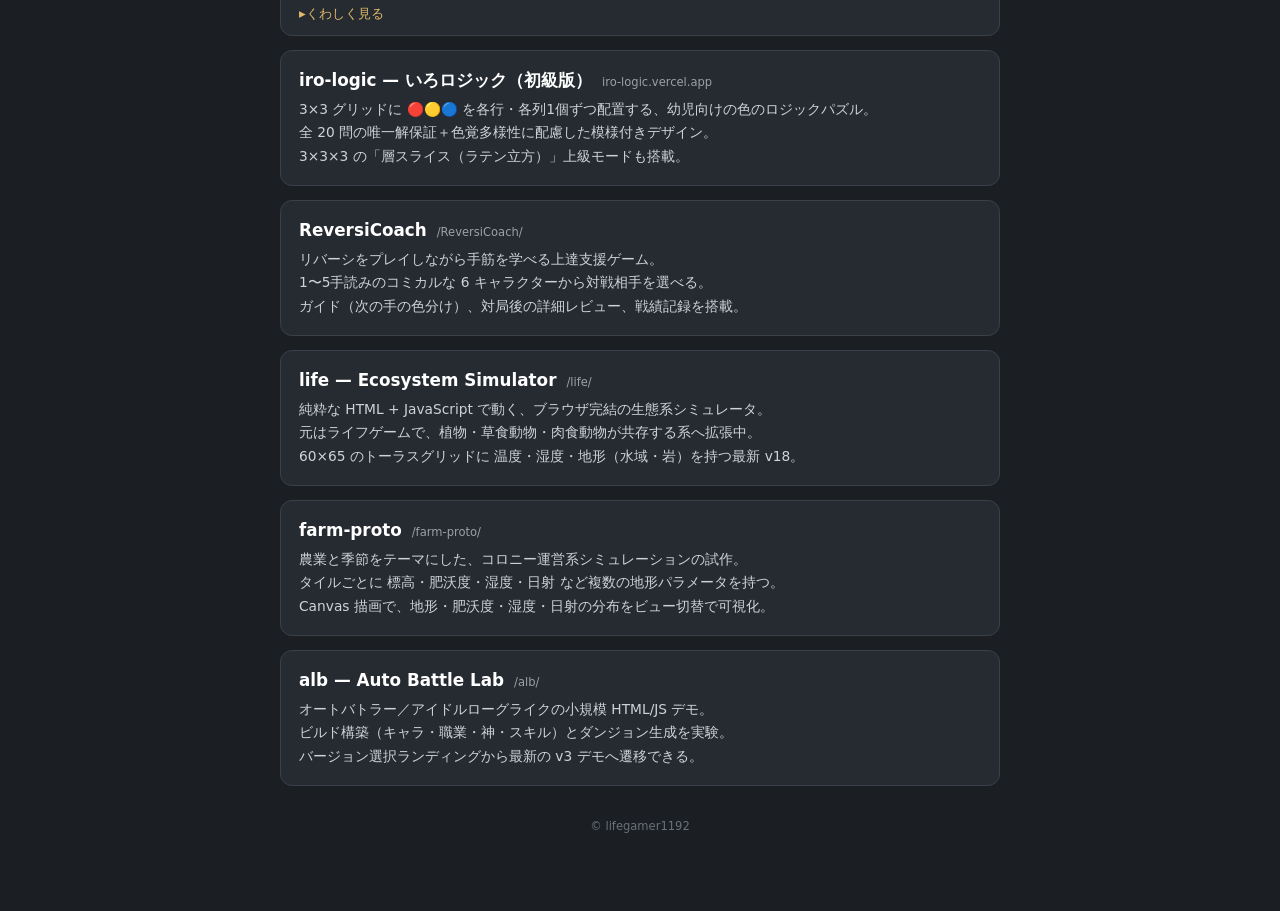
==== commit aa5eb7da: "menu: ぱちぱち そろばん レベル99段に" ====
--- a/menu.html
+++ b/menu.html
@@ -389,7 +389,7 @@
             <div class="card__lines">
               <p>4〜6さいの子が、指で玉を動かして数に親しむそろばん。iPad・スマホ・PC のブラウザで。</p>
               <p>玉は押し合い、当たれば「カチッ」と鳴る。指2本で5玉と1玉を同時に動かせる。</p>
-              <p>じゆうに さわる・かずを つくろう・いくつかな？・レベル（20段。かけざん・わりざんまで）の4つの遊び。</p>
+              <p>じゆうに さわる・かずを つくろう・いくつかな？・レベル（全99段。数を置くことから、かけ算・わり算・小数・暗算まで）の4つの遊び。</p>
             </div>
           </a>
           <details class="more">
@@ -409,7 +409,11 @@
               </section>
               <section>
                 <h3>「3 × 4 は、3 を 4かい たす。」</h3>
-                <p>かけ算は、まず同じ数を足して意味をつかみ、九九で答えを置き、2けた×1けたは位ごとに（23×3 は 3×3＝9 を置いて 20×3＝60 を足す）。わり算は、引いて数えて「なんかい ひけたかな？」。最後は あまりのある わり算で、そろばんに残った玉が あまりになる。全20段。</p>
+                <p>かけ算は、まず同じ数を足して意味をつかみ、九九で答えを置き、2けた×1けたは位ごとに（23×3 は 3×3＝9 を置いて 20×3＝60 を足す）。わり算は、引いて数えて「なんかい ひけたかな？」。あまりのある わり算では、そろばんに残った玉が あまりになる。3けた × 3けた、5けた ÷ 2けた まで、位ごとに分けて1手ずつ。</p>
+              </section>
+              <section>
+                <h3>「頭の中の そろばん。」</h3>
+                <p>小数は梁の定位点を一の位にして置き、お買い物と おつりも計算する。71段からは暗算：そろばんを一瞬だけ見て覚える、数が次々に出て消えるフラッシュ、式を見て数字のボタンで答える。最後は タイムアタック、カードをめくる でんぴょうざん、全部まぜた 30問、そして 99段「めいじん」。</p>
               </section>
               <section>
                 <h3>「できたら、花まる。」</h3>
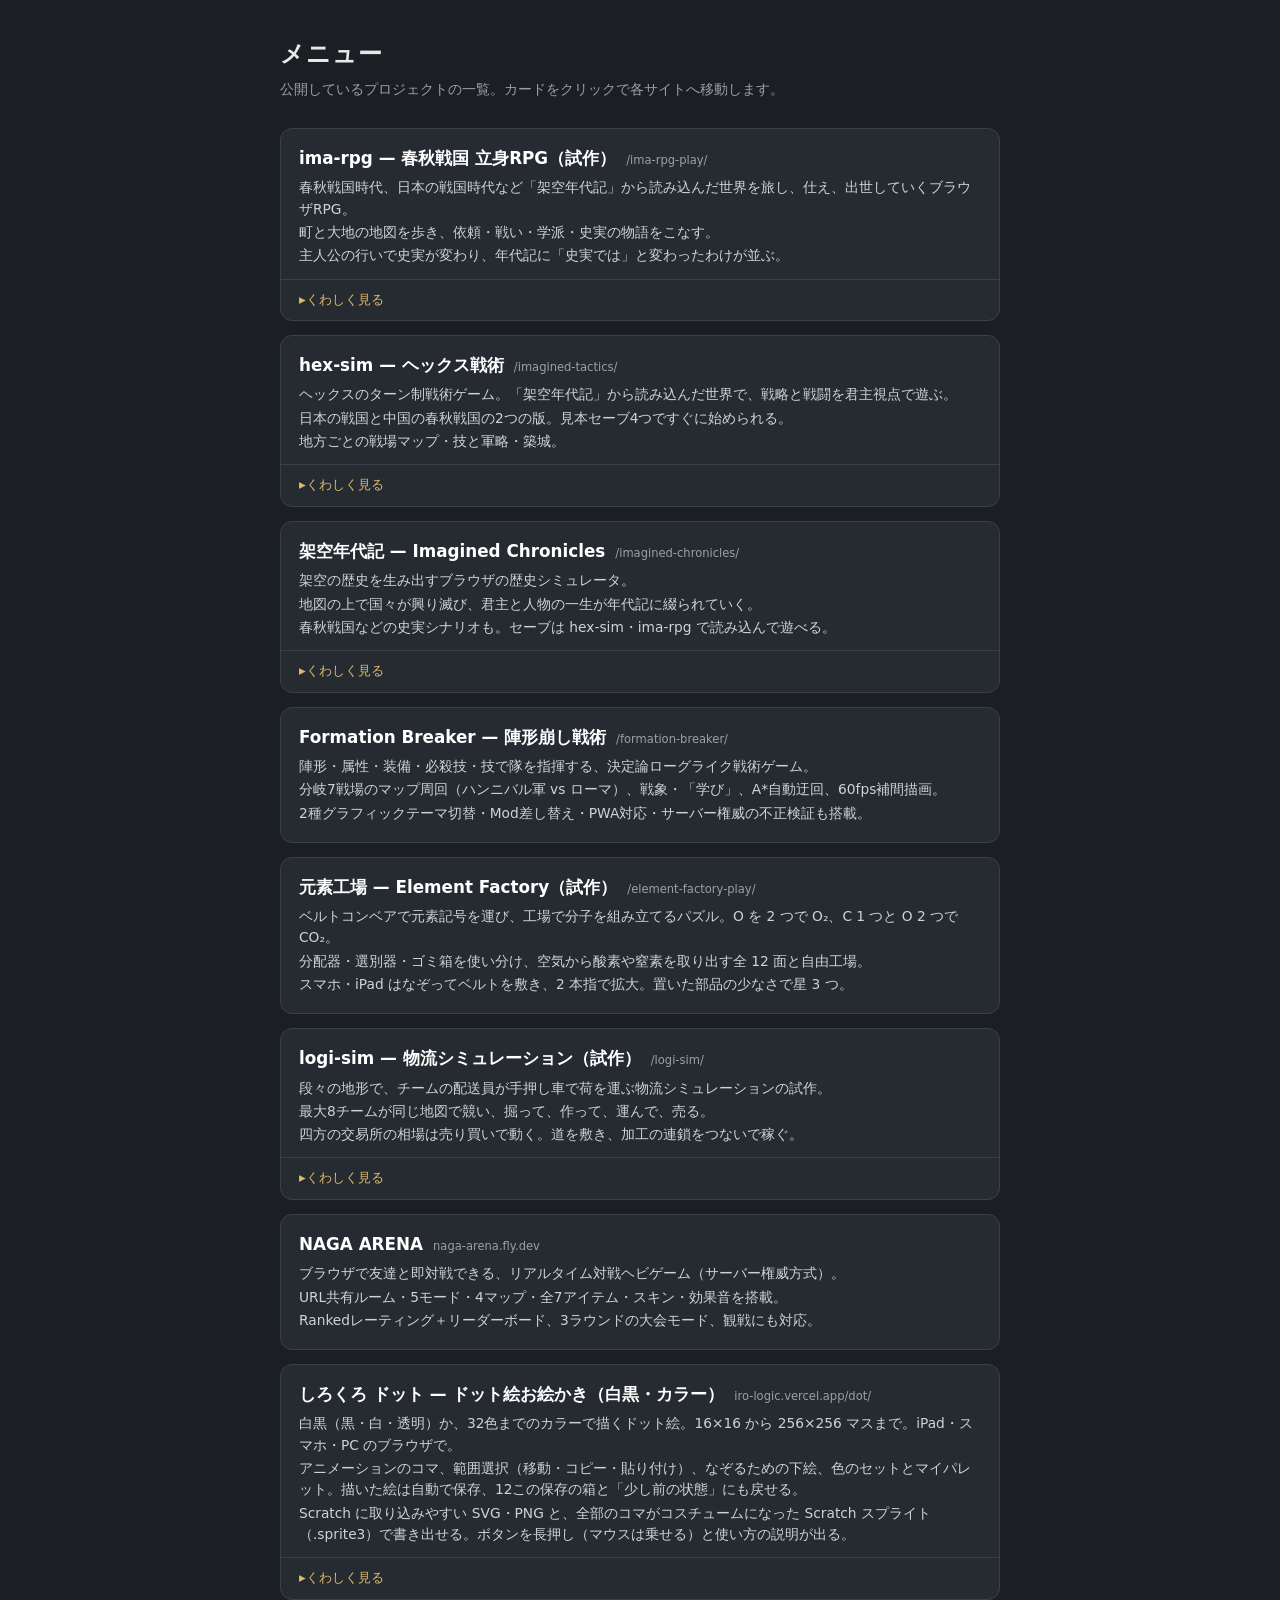
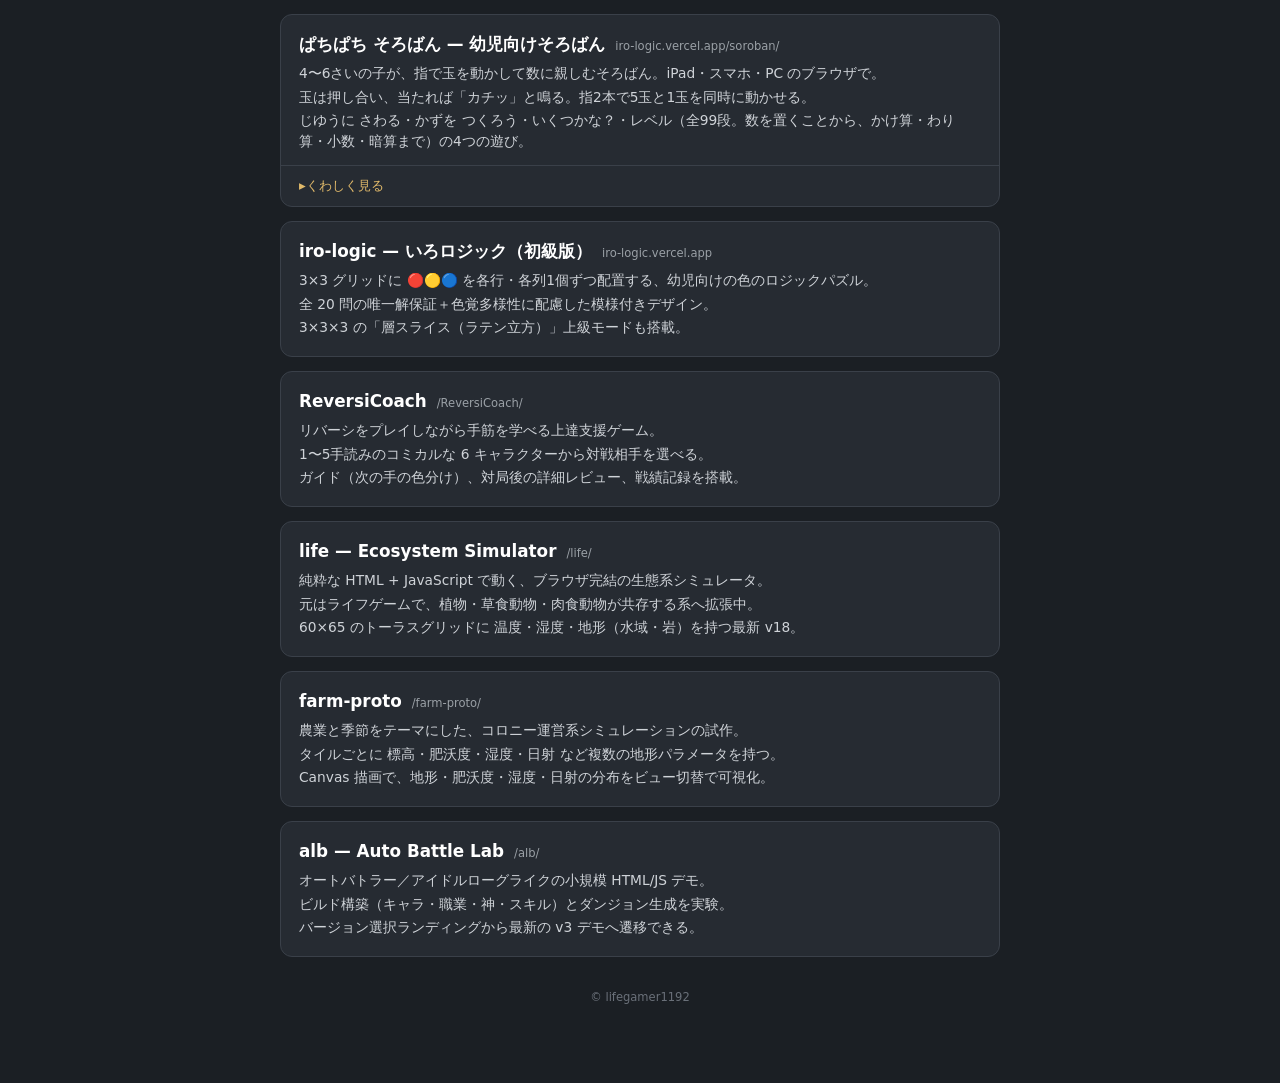
==== commit a7829e2c: "menu: 元素工場（element-factory-play）を追加 Co-Authored-By: Claude Opus 5.5 <noreply@anthropic.com> Claude-S" ====
--- a/menu.html
+++ b/menu.html
@@ -298,6 +298,18 @@
           </div>
         </a>
 
+        <a class="card" href="https://lifegamer1192.github.io/element-factory-play/">
+          <div class="card__head">
+            <span class="card__title">元素工場 — Element Factory（試作）</span>
+            <span class="card__tag">/element-factory-play/</span>
+          </div>
+          <div class="card__lines">
+            <p>ベルトコンベアで元素記号を運び、工場で分子を組み立てるパズル。O を 2 つで O₂、C 1 つと O 2 つで CO₂。</p>
+            <p>分配器・選別器・ゴミ箱を使い分け、空気から酸素や窒素を取り出す全 12 面と自由工場。</p>
+            <p>スマホ・iPad はなぞってベルトを敷き、2 本指で拡大。置いた部品の少なさで星 3 つ。</p>
+          </div>
+        </a>
+
         <div class="card card--more">
           <a class="card__link" href="https://lifegamer1192.github.io/logi-sim/">
             <div class="card__head">
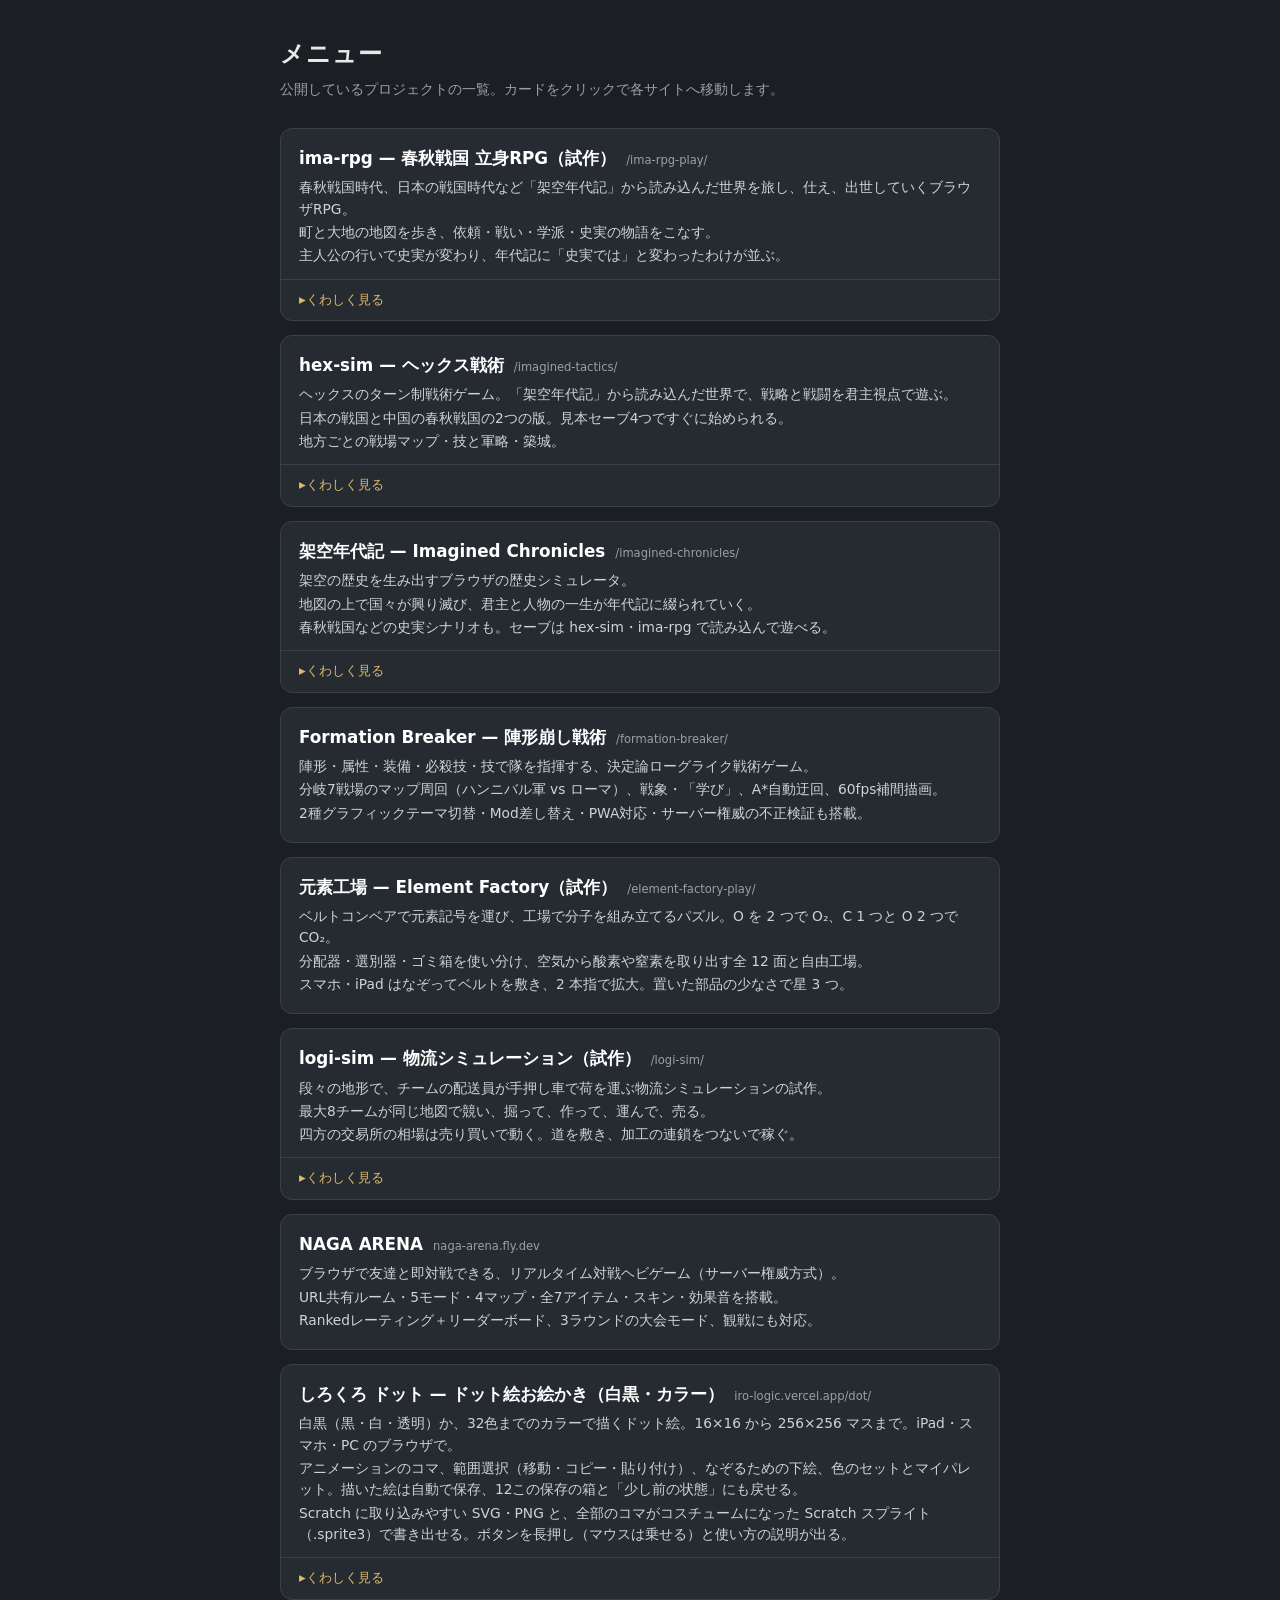
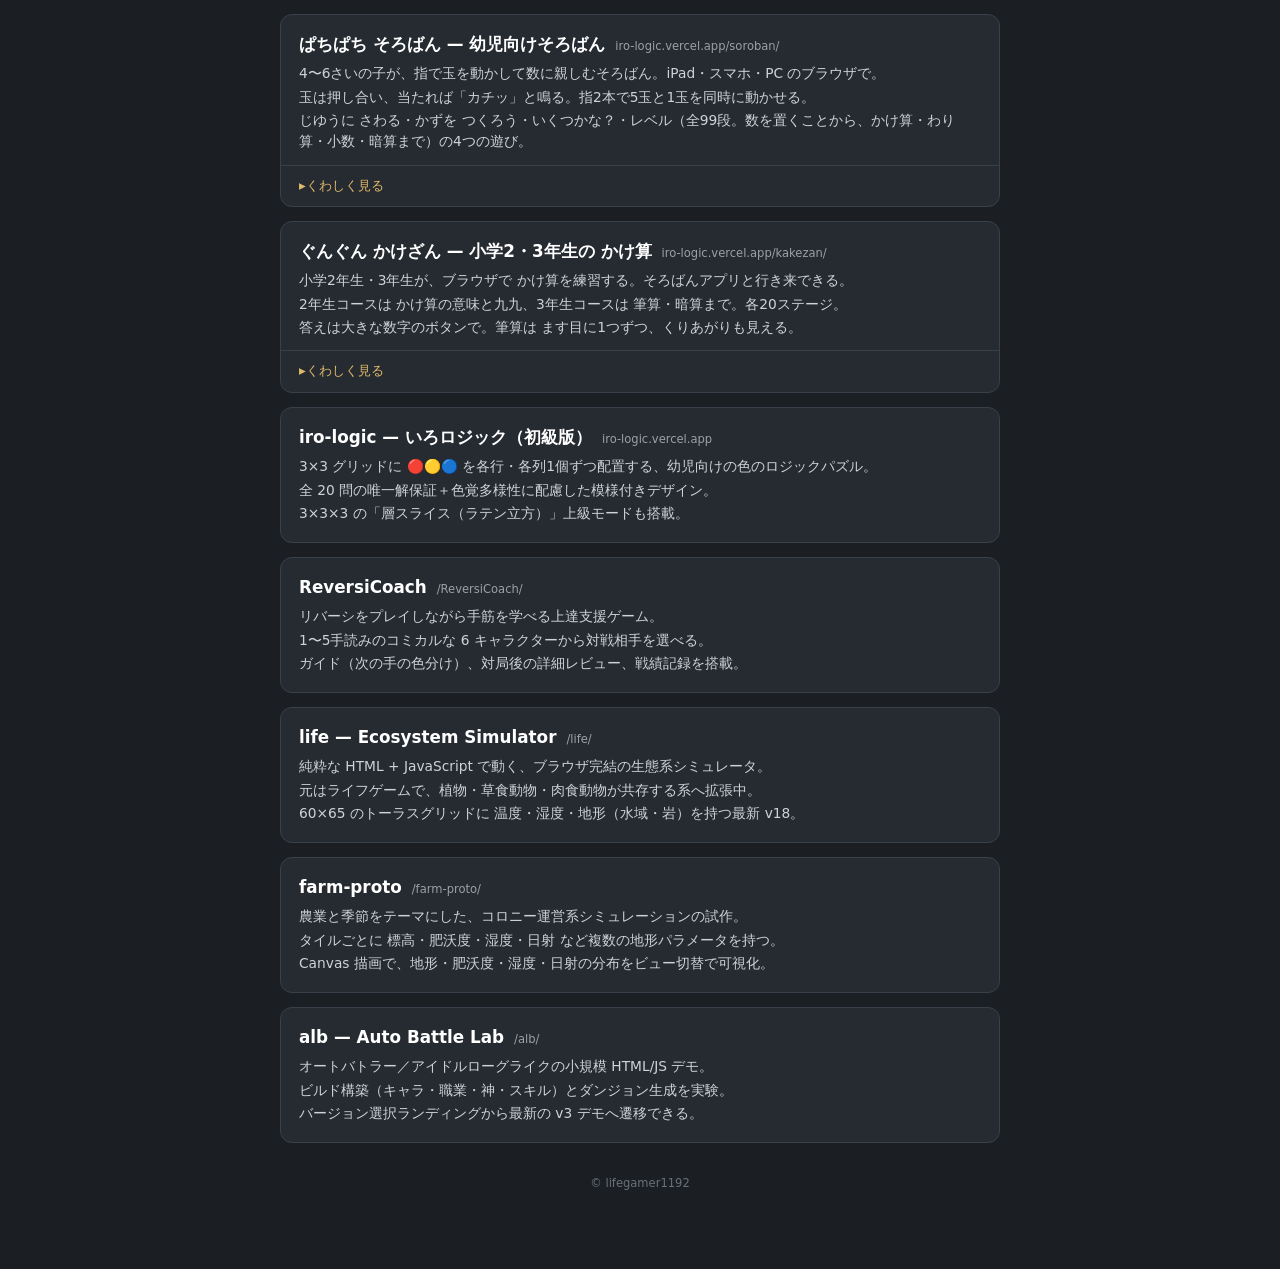
==== commit 0a572304: "menu: ぐんぐん かけざん（小学2・3年生の かけ算）を そろばんの下に追加 Co-Authored-By: Claude Opus 5.5 <noreply@anthropic.com>" ====
--- a/menu.html
+++ b/menu.html
@@ -433,7 +433,42 @@
               </section>
               <section>
                 <h3>「名前は、いらない。」</h3>
-                <p>入力も送信もなし。ブラウザに残すのは設定と花まるの数だけ。</p>
+                <p>入力も送信もなし。ブラウザに残すのは設定・花まるの数・レベルの進みだけ。</p>
+              </section>
+            </div>
+          </details>
+        </div>
+
+        <div class="card card--more">
+          <a class="card__link" href="https://iro-logic.vercel.app/kakezan/">
+            <div class="card__head">
+              <span class="card__title">ぐんぐん かけざん — 小学2・3年生の かけ算</span>
+              <span class="card__tag">iro-logic.vercel.app/kakezan/</span>
+            </div>
+            <div class="card__lines">
+              <p>小学2年生・3年生が、ブラウザで かけ算を練習する。そろばんアプリと行き来できる。</p>
+              <p>2年生コースは かけ算の意味と九九、3年生コースは 筆算・暗算まで。各20ステージ。</p>
+              <p>答えは大きな数字のボタンで。筆算は ます目に1つずつ、くりあがりも見える。</p>
+            </div>
+          </a>
+          <details class="more">
+            <summary>くわしく見る</summary>
+            <div class="more__body">
+              <section>
+                <h3>「4こずつ 3さら は、4 × 3。」</h3>
+                <p>2年生は、おさらに のった果物の絵で「1つ分の数 × いくつ分」をつかむ ところから。5の段・2の段・3の段……と学校の順に九九を進め、かける数が1ふえると いくつふえるか、入れかえても同じ、九九の表のあなうめ、文章題、そして 10 × 4 や 12 × 3 の「九九をこえる」かけ算まで。</p>
+              </section>
+              <section>
+                <h3>「みぎから じゅんに、1つずつ。」</h3>
+                <p>3年生は、0 や 10 の かけ算、13 × 4 ＝ 10 × 4 ＋ 3 × 4 の「わけて かける」、何十・何百の かけ算、そして筆算。2けた × 1けた から 3けた × 2けた まで、光っている ます に右から数字を入れていく。くりあがりは小さく書かれ、ヒントでは「7 × 6 ＝ 42、くりあがりの 2 を たして 44」と1手ずつ教えてくれる。</p>
+              </section>
+              <section>
+                <h3>「まちがえても、だいじょうぶ。」</h3>
+                <p>まちがえても責めず、2かい まちがえると ヒントが出る。5問できると ★がそろって次のステージへ。九九の表は、押すと読み上げる。タイムアタックの記録も残る。</p>
+              </section>
+              <section>
+                <h3>「名前は、いらない。」</h3>
+                <p>入力も送信もなし。ブラウザに残すのは設定・花まるの数・ステージの進みだけ（消えにくいよう ブラウザの中の3か所に保存）。</p>
               </section>
             </div>
           </details>
